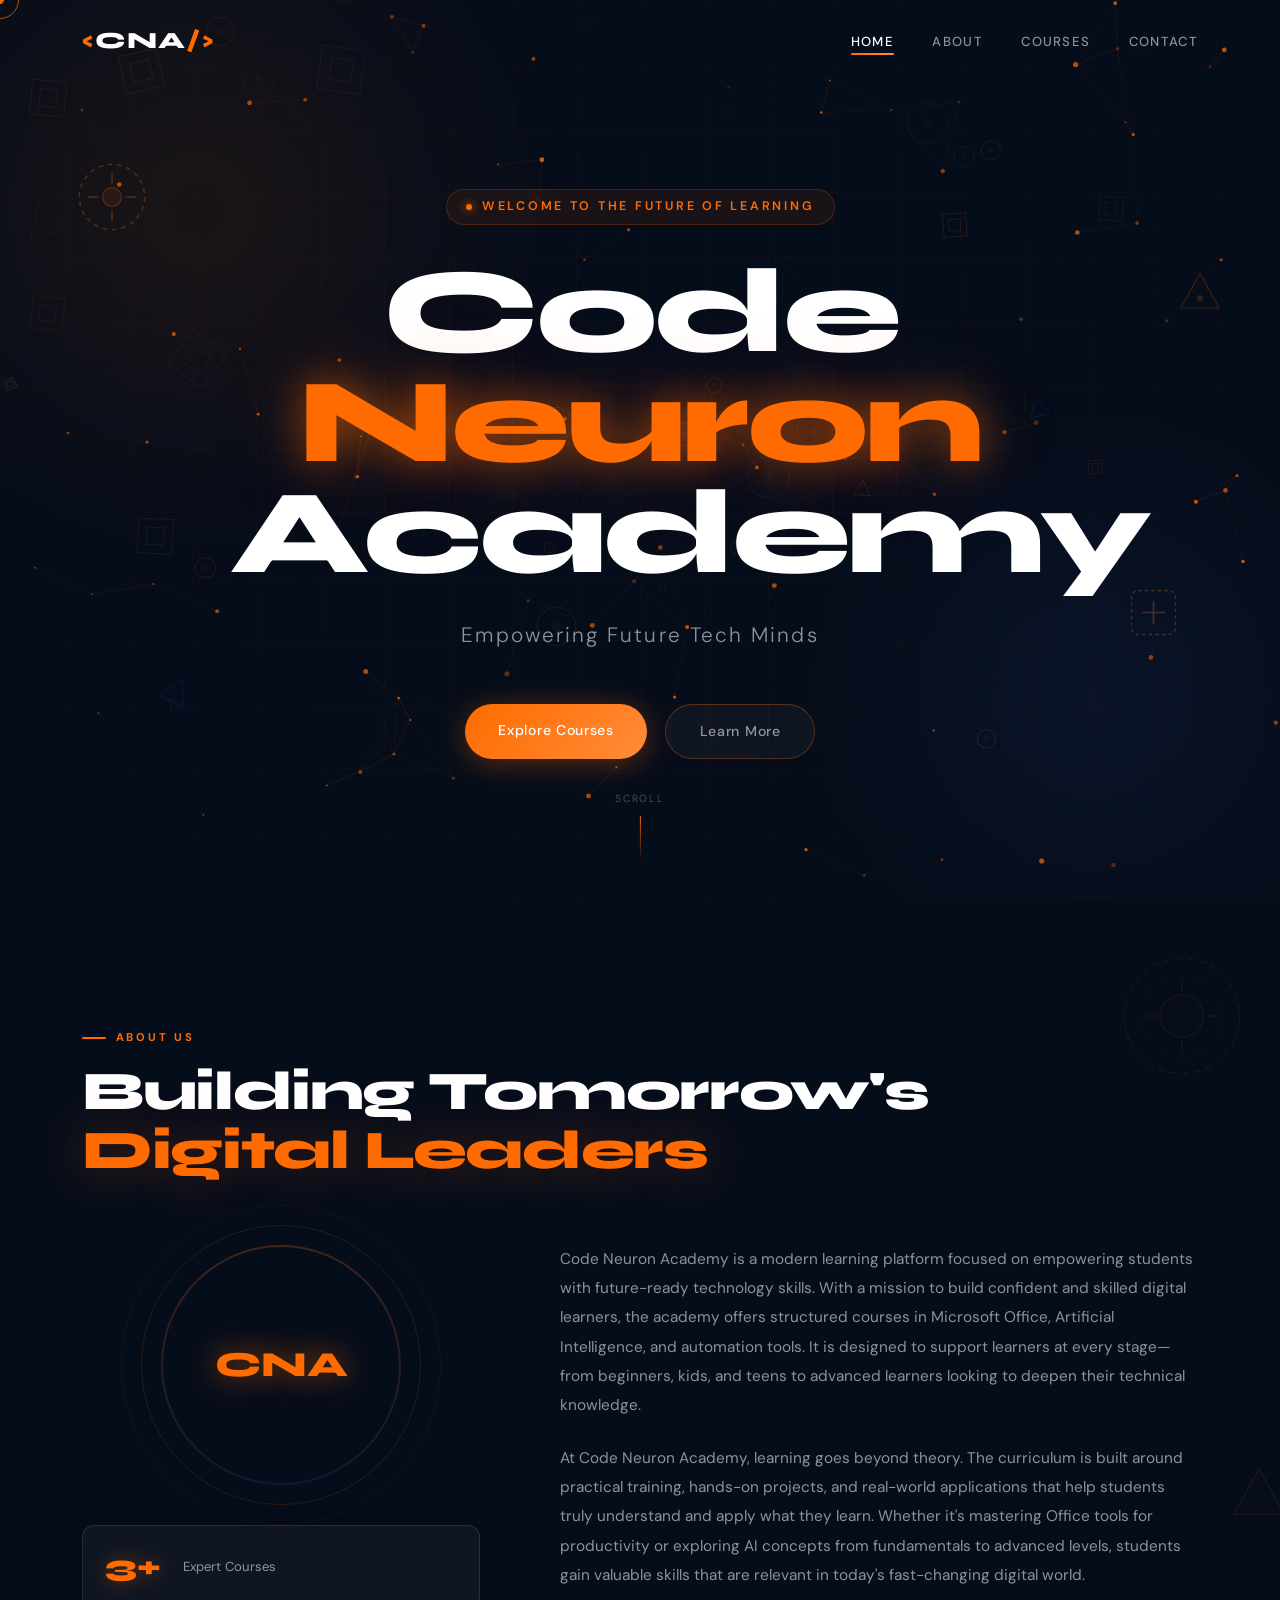
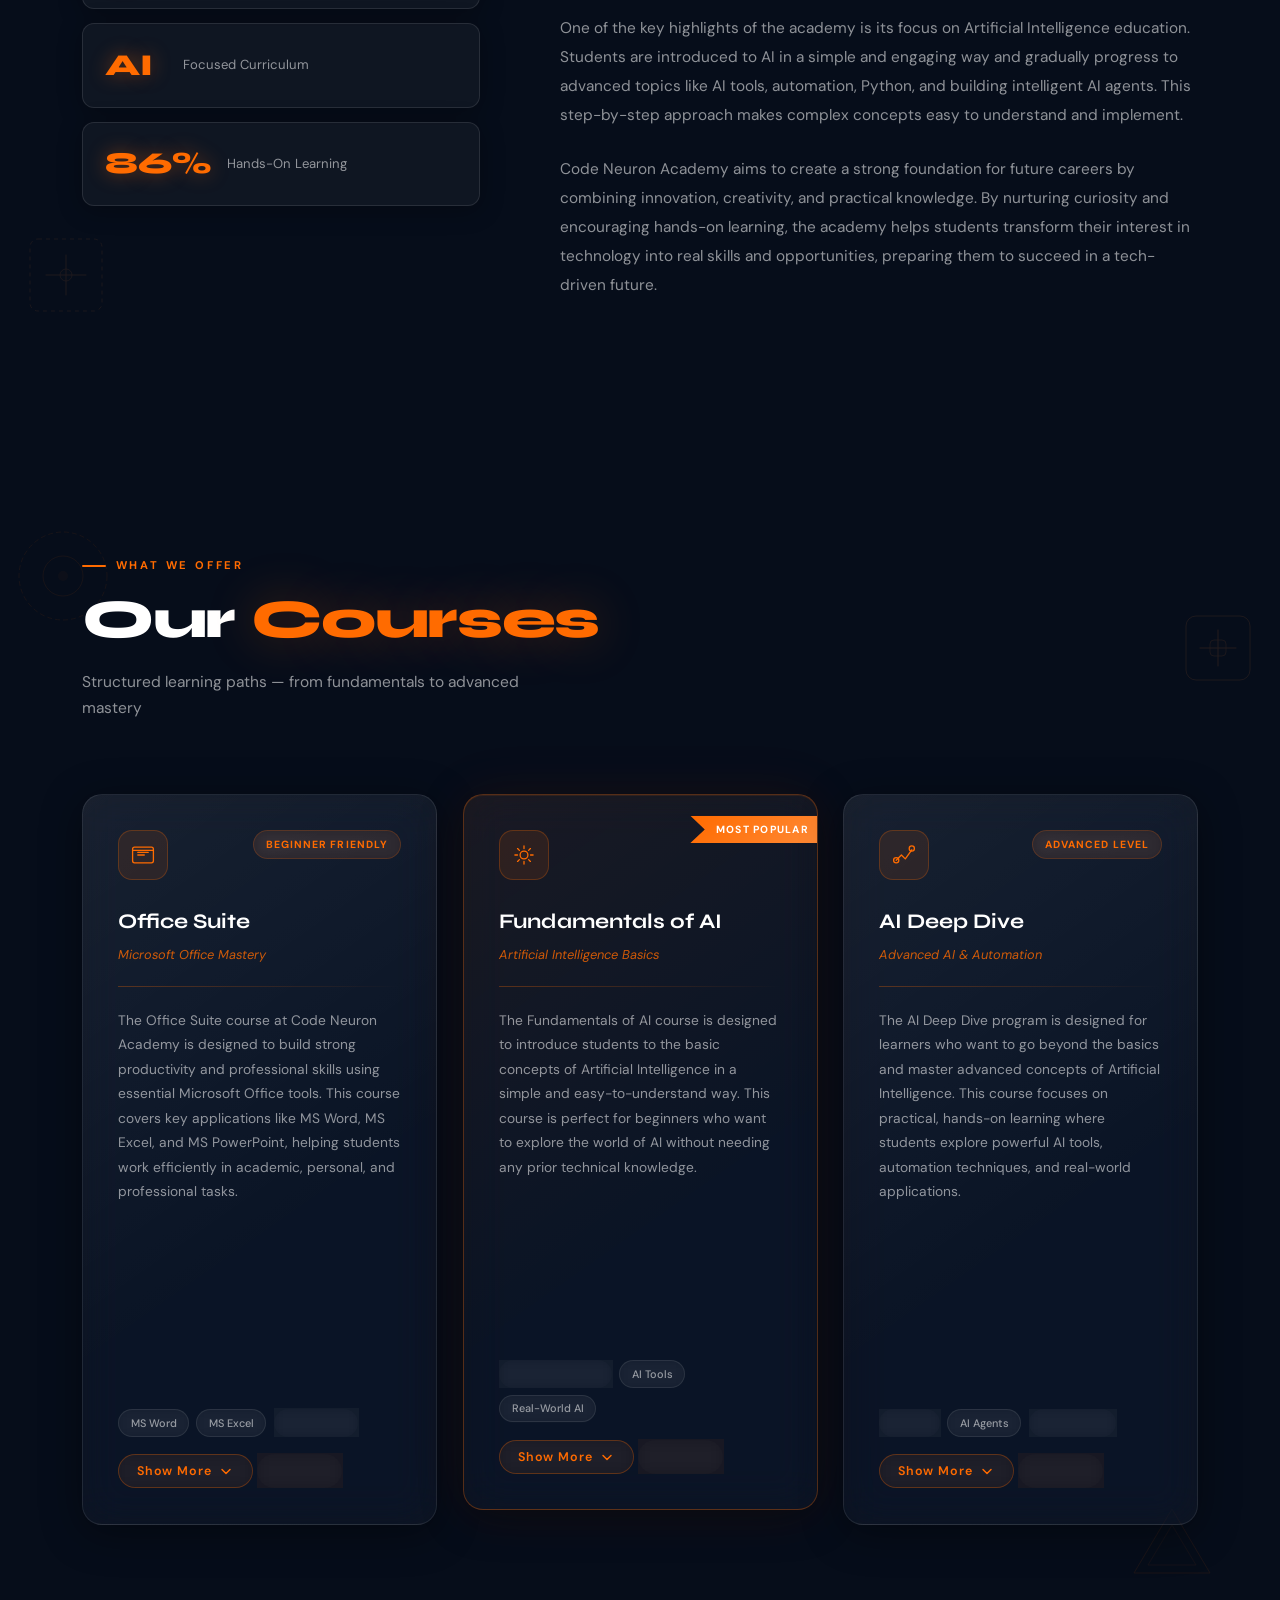
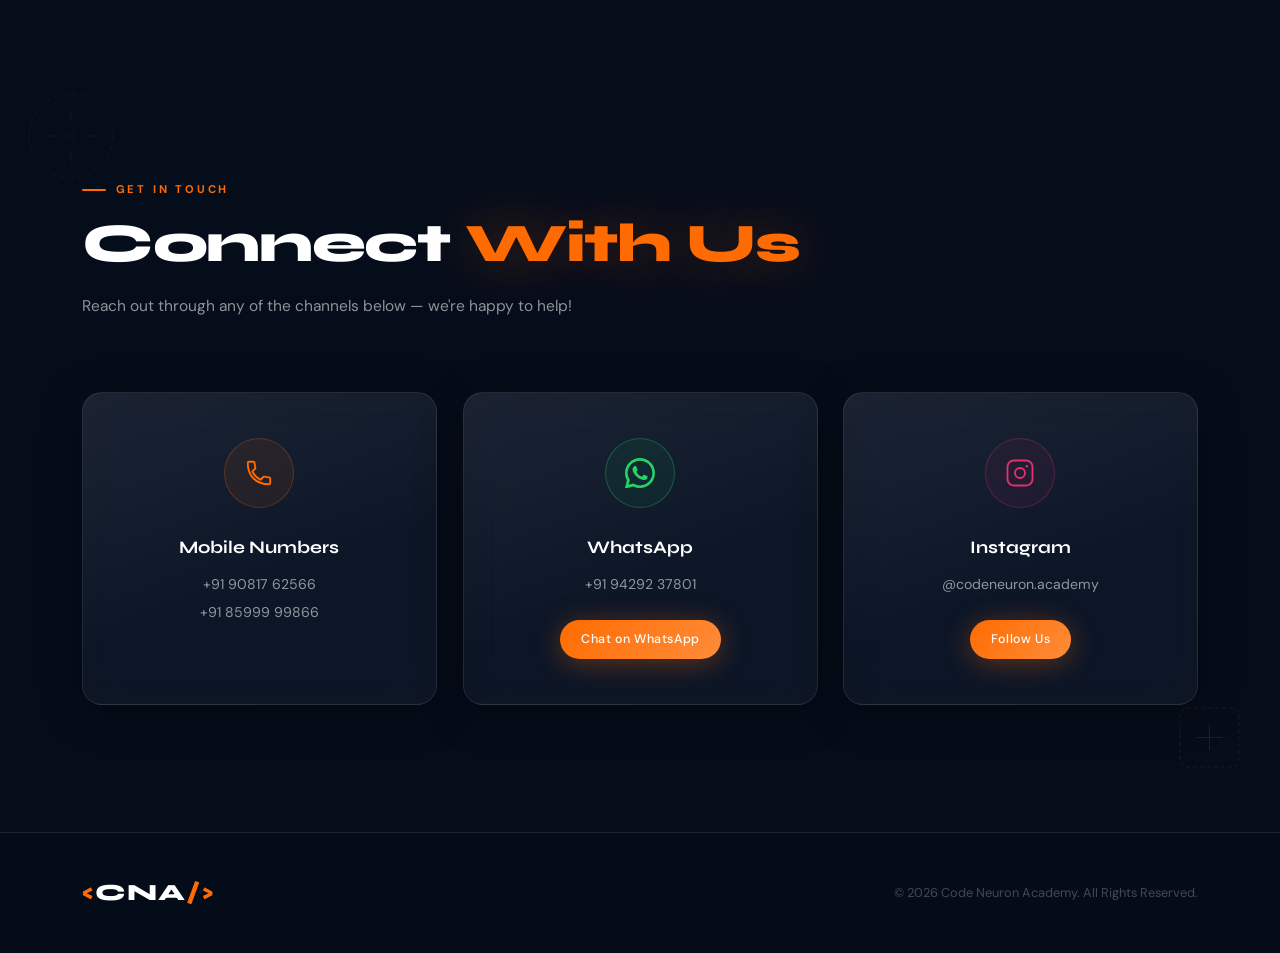
==== public/index.html @ fde99b8e "yogi fire base" ====
<!DOCTYPE html>
<html lang="en">

<head>
    <meta charset="UTF-8" />
    <meta name="viewport" content="width=device-width, initial-scale=1.0" />
    <title>Code Neuron Academy</title>
    <link rel="preconnect" href="https://fonts.googleapis.com" />
    <link rel="preconnect" href="https://fonts.gstatic.com" crossorigin />
    <link
        href="https://fonts.googleapis.com/css2?family=Syne:wght@400;600;700;800&family=DM+Sans:ital,wght@0,300;0,400;0,500;1,300&display=swap"
        rel="stylesheet" />
    <link rel="stylesheet" href="style.css" />
</head>

<body>

    <!-- ===== GLOBAL AI CANVAS (fixed, parallax on scroll) ===== -->
    <canvas id="aiBgCanvas"></canvas>

    <!-- ===== CUSTOM CURSOR ===== -->
    <div class="cursor-dot" id="cursorDot"></div>
    <div class="cursor-ring" id="cursorRing"></div>

    <!-- ===== NAVIGATION ===== -->
    <nav class="navbar" id="navbar">
        <div class="nav-inner">
            <a class="nav-logo" href="#home">
                <span class="logo-bracket">&lt;</span>CNA<span class="logo-bracket">/&gt;</span>
            </a>
            <ul class="nav-links" id="navLinks">
                <li><a href="#home" class="nav-link">Home</a></li>
                <li><a href="#about" class="nav-link">About</a></li>
                <li><a href="#courses" class="nav-link">Courses</a></li>
                <li><a href="#contact" class="nav-link">Contact</a></li>
            </ul>
            <button class="hamburger" id="hamburger" aria-label="Toggle menu">
                <span></span><span></span><span></span>
            </button>
        </div>
    </nav>

    <!-- ===== HERO SECTION ===== -->
    <section class="hero" id="home">
        <canvas id="particleCanvas"></canvas>
        <div class="hero-grid-overlay"></div>

        <!-- Floating AI icon elements inside Hero -->
        <svg class="ai-float" style="width:70px;top:18%;left:6%;opacity:.3;animation:floatY 7s ease-in-out infinite"
            viewBox="0 0 60 60" fill="none">
            <circle cx="30" cy="30" r="28" stroke="#ff6b00" stroke-width="1.2" stroke-dasharray="4 4" />
            <circle cx="30" cy="30" r="8" fill="rgba(255,107,0,.25)" stroke="#ff6b00" stroke-width="1" />
            <path d="M30 10v8M30 42v8M10 30h8M42 30h8" stroke="#ff6b00" stroke-width="1.2" stroke-linecap="round" />
        </svg>
        <svg class="ai-float"
            style="width:55px;top:65%;left:88%;opacity:.25;animation:floatY 9s ease-in-out 1s infinite"
            viewBox="0 0 50 50" fill="none">
            <rect x="5" y="5" width="40" height="40" rx="6" stroke="#ff8c3a" stroke-width="1.2"
                stroke-dasharray="3 3" />
            <path d="M15 25h20M25 15v20" stroke="#ff8c3a" stroke-width="1.5" stroke-linecap="round" />
        </svg>
        <svg class="ai-float"
            style="width:44px;top:30%;left:92%;opacity:.2;animation:floatX 11s ease-in-out 2s infinite"
            viewBox="0 0 44 44" fill="none">
            <polygon points="22,3 41,38 3,38" stroke="#ff6b00" stroke-width="1.2" fill="rgba(255,107,0,.06)" />
            <circle cx="22" cy="28" r="3" fill="#ff6b00" />
        </svg>

        <div class="hero-content">
            <p class="hero-eyebrow reveal-up" data-delay="0">Welcome to the Future of Learning</p>
            <h1 class="hero-title reveal-up" data-delay="120">
                <span class="title-line">Code</span>
                <span class="title-line accent">Neuron</span>
                <span class="title-line">Academy</span>
            </h1>
            <p class="hero-tagline reveal-up" data-delay="240">Empowering Future Tech Minds</p>
            <div class="hero-actions reveal-up" data-delay="360">
                <a href="#courses" class="btn btn-primary">Explore Courses</a>
                <a href="#about" class="btn btn-ghost">Learn More</a>
            </div>
        </div>

        <div class="hero-scroll-hint">
            <span>Scroll</span>
            <div class="scroll-line"></div>
        </div>
    </section>

    <!-- ===== ABOUT SECTION ===== -->
    <section class="about section" id="about">

        <!-- Floating AI elements -->
        <svg class="ai-float" data-speed="0.3" style="width:120px;top:5%;right:3%;opacity:.12" viewBox="0 0 100 100"
            fill="none">
            <circle cx="50" cy="50" r="48" stroke="#ff6b00" stroke-width=".8" stroke-dasharray="6 4" />
            <circle cx="50" cy="50" r="34" stroke="#ff6b00" stroke-width=".5" stroke-dasharray="3 5" />
            <circle cx="50" cy="50" r="18" stroke="#ff6b00" stroke-width=".8" fill="rgba(255,107,0,.04)" />
            <path d="M50 20v10M50 70v10M20 50h10M70 50h10" stroke="#ff6b00" stroke-width=".8" />
        </svg>
        <svg class="ai-float" data-speed="0.2" style="width:80px;bottom:10%;left:2%;opacity:.1" viewBox="0 0 80 80"
            fill="none">
            <rect x="4" y="4" width="72" height="72" rx="8" stroke="#ff8c3a" stroke-width=".8" stroke-dasharray="4 4" />
            <path d="M20 40h40M40 20v40" stroke="#ff8c3a" stroke-width="1" stroke-linecap="round" />
            <circle cx="40" cy="40" r="6" stroke="#ff8c3a" stroke-width=".8" fill="rgba(255,140,58,.08)" />
        </svg>
        <svg class="ai-float" data-speed="0.15" style="width:60px;top:50%;left:96%;opacity:.15" viewBox="0 0 60 60"
            fill="none">
            <path d="M30 5L55 50H5L30 5Z" stroke="#ff6b00" stroke-width=".9" fill="rgba(255,107,0,.05)" />
        </svg>

        <div class="container">
            <div class="section-label reveal-up">About Us</div>
            <h2 class="section-title reveal-up">Building Tomorrow's<br /><span class="accent">Digital Leaders</span>
            </h2>

            <div class="about-grid">
                <div class="about-visual reveal-left">
                    <div class="about-orb">
                        <div class="about-orb-rings"></div>
                    </div>
                    <div class="about-stats">
                        <div class="stat-card">
                            <span class="stat-num">3+</span>
                            <span class="stat-label">Expert Courses</span>
                        </div>
                        <div class="stat-card">
                            <span class="stat-num">AI</span>
                            <span class="stat-label">Focused Curriculum</span>
                        </div>
                        <div class="stat-card">
                            <span class="stat-num">100%</span>
                            <span class="stat-label">Hands-On Learning</span>
                        </div>
                    </div>
                </div>

                <div class="about-text reveal-right">
                    <p>Code Neuron Academy is a modern learning platform focused on empowering students with
                        future-ready technology skills. With a mission to build confident and skilled digital learners,
                        the academy offers structured courses in Microsoft Office, Artificial Intelligence, and
                        automation tools. It is designed to support learners at every stage—from beginners, kids, and
                        teens to advanced learners looking to deepen their technical knowledge.</p>
                    <p>At Code Neuron Academy, learning goes beyond theory. The curriculum is built around practical
                        training, hands-on projects, and real-world applications that help students truly understand and
                        apply what they learn. Whether it's mastering Office tools for productivity or exploring AI
                        concepts from fundamentals to advanced levels, students gain valuable skills that are relevant
                        in today's fast-changing digital world.</p>
                    <p>One of the key highlights of the academy is its focus on Artificial Intelligence education.
                        Students are introduced to AI in a simple and engaging way and gradually progress to advanced
                        topics like AI tools, automation, Python, and building intelligent AI agents. This step-by-step
                        approach makes complex concepts easy to understand and implement.</p>
                    <p>Code Neuron Academy aims to create a strong foundation for future careers by combining
                        innovation, creativity, and practical knowledge. By nurturing curiosity and encouraging hands-on
                        learning, the academy helps students transform their interest in technology into real skills and
                        opportunities, preparing them to succeed in a tech-driven future.</p>
                </div>
            </div>
        </div>
    </section>

    <!-- ===== COURSES SECTION ===== -->
    <section class="courses section" id="courses">

        <!-- Floating AI elements -->
        <svg class="ai-float" data-speed="0.25" style="width:100px;top:8%;left:1%;opacity:.1" viewBox="0 0 100 100"
            fill="none">
            <circle cx="50" cy="50" r="44" stroke="#ff6b00" stroke-width=".7" stroke-dasharray="5 3" />
            <path d="M30 50a20 20 0 0040 0 20 20 0 00-40 0" stroke="#ff6b00" stroke-width=".7" />
            <circle cx="50" cy="50" r="5" fill="rgba(255,107,0,.3)" />
        </svg>
        <svg class="ai-float" data-speed="0.35" style="width:72px;top:15%;right:2%;opacity:.12" viewBox="0 0 72 72"
            fill="none">
            <rect x="4" y="4" width="64" height="64" rx="10" stroke="#ff8c3a" stroke-width=".8" />
            <path d="M18 36h36M36 18v36" stroke="#ff8c3a" stroke-width="1" stroke-linecap="round" />
            <rect x="28" y="28" width="16" height="16" rx="4" stroke="#ff8c3a" stroke-width=".7"
                fill="rgba(255,140,58,.07)" />
        </svg>
        <svg class="ai-float" data-speed="0.18" style="width:88px;bottom:5%;right:5%;opacity:.1" viewBox="0 0 88 88"
            fill="none">
            <polygon points="44,6 82,70 6,70" stroke="#ff6b00" stroke-width=".8" fill="rgba(255,107,0,.04)" />
            <polygon points="44,22 68,62 20,62" stroke="#ff6b00" stroke-width=".5" fill="none" />
        </svg>

        <div class="container">
            <div class="section-label reveal-up">What We Offer</div>
            <h2 class="section-title reveal-up">Our <span class="accent">Courses</span></h2>
            <p class="section-sub reveal-up">Structured learning paths — from fundamentals to advanced mastery</p>

            <div class="courses-grid">

                <!-- Card 1: MS Office -->
                <div class="course-card reveal-up" data-delay="0">
                    <div class="card-glow"></div>
                    <div class="card-header">
                        <div class="card-icon">
                            <svg viewBox="0 0 40 40" fill="none">
                                <rect x="4" y="8" width="32" height="24" rx="3" stroke="currentColor"
                                    stroke-width="2" />
                                <path d="M12 16h16M12 20h10" stroke="currentColor" stroke-width="2"
                                    stroke-linecap="round" />
                                <path d="M4 13h32" stroke="currentColor" stroke-width="2" />
                            </svg>
                        </div>
                        <span class="card-badge">Beginner Friendly</span>
                    </div>
                    <h3 class="card-title">Office Suite</h3>
                    <p class="card-subtitle">Microsoft Office Mastery</p>
                    <div class="card-divider"></div>
                    <!-- Preview (always visible) -->
                    <p class="card-desc card-preview">The Office Suite course at Code Neuron Academy is designed to
                        build strong productivity and professional skills using essential Microsoft Office tools. This
                        course covers key applications like MS Word, MS Excel, and MS PowerPoint, helping students work
                        efficiently in academic, personal, and professional tasks.</p>
                    <!-- Extra content (hidden by default) -->
                    <div class="card-extra">
                        <p class="card-desc">Students will learn how to create well-formatted documents in Word, manage
                            and analyze data using Excel, and design impactful presentations with PowerPoint. The course
                            focuses on practical learning through real-world tasks such as creating reports,
                            spreadsheets, charts, and presentations.</p>
                        <p class="card-desc">By the end of the course, students will have a solid foundation in
                            Microsoft Office and will be able to handle professional tasks with ease, making them more
                            productive and career-ready in today's digital environment.</p>
                    </div>
                    <div class="card-tags">
                        <span>MS Word</span><span>MS Excel</span><span>PowerPoint</span>
                    </div>
                    <button class="btn-show-more" aria-expanded="false">
                        <span class="btn-show-more-label">Show More</span>
                        <svg class="btn-show-more-icon" viewBox="0 0 20 20" fill="none">
                            <path d="M5 8l5 5 5-5" stroke="currentColor" stroke-width="1.8" stroke-linecap="round"
                                stroke-linejoin="round" />
                        </svg>
                    </button>
                    <button class="btn-show-more btn-inquire" onclick="window.location.href='inquire.html'">
                        <span class="btn-text">Inquire</span>
                    </button>
                </div>

                <!-- Card 2: Fundamentals of AI -->
                <div class="course-card featured reveal-up" data-delay="120">
                    <div class="card-glow"></div>
                    <div class="featured-ribbon">Most Popular</div>
                    <div class="card-header">
                        <div class="card-icon">
                            <svg viewBox="0 0 40 40" fill="none">
                                <circle cx="20" cy="20" r="6" stroke="currentColor" stroke-width="2" />
                                <path d="M20 6v4M20 30v4M6 20h4M30 20h4" stroke="currentColor" stroke-width="2"
                                    stroke-linecap="round" />
                                <path
                                    d="M10.1 10.1l2.83 2.83M27.07 27.07l2.83 2.83M10.1 29.9l2.83-2.83M27.07 12.93l2.83-2.83"
                                    stroke="currentColor" stroke-width="2" stroke-linecap="round" />
                            </svg>
                        </div>

                    </div>
                    <h3 class="card-title">Fundamentals of AI</h3>
                    <p class="card-subtitle">Artificial Intelligence Basics</p>
                    <div class="card-divider"></div>
                    <!-- Preview (always visible) -->
                    <p class="card-desc card-preview">The Fundamentals of AI course is designed to introduce students to
                        the basic concepts of Artificial Intelligence in a simple and easy-to-understand way. This
                        course is perfect for beginners who want to explore the world of AI without needing any prior
                        technical knowledge.</p>
                    <!-- Extra content (hidden by default) -->
                    <div class="card-extra">
                        <p class="card-desc">Students learn what AI is, how it works, and where it is used in real
                            life—such as chatbots, recommendation systems, smart assistants, and more. The program
                            covers key topics like machine learning basics, data understanding, and how AI makes
                            decisions.</p>
                        <p class="card-desc">By the end of the course, learners will have a strong foundation in AI
                            concepts and will be ready to move to more advanced topics like AI automation, Python, and
                            building AI agents.</p>
                    </div>
                    <div class="card-tags">
                        <span>Machine Learning</span><span>AI Tools</span><span>Real-World AI</span>
                    </div>
                    <button class="btn-show-more" aria-expanded="false">
                        <span class="btn-show-more-label">Show More</span>
                        <svg class="btn-show-more-icon" viewBox="0 0 20 20" fill="none">
                            <path d="M5 8l5 5 5-5" stroke="currentColor" stroke-width="1.8" stroke-linecap="round"
                                stroke-linejoin="round" />
                        </svg>
                    </button>
                    <button class="btn-show-more btn-inquire" onclick="window.location.href='inquire.html'">
                        <span class="btn-text">Inquire</span>
                    </button>
                </div>

                <!-- Card 3: AI Deep Dive -->
                <div class="course-card reveal-up" data-delay="240">
                    <div class="card-glow"></div>
                    <div class="card-header">
                        <div class="card-icon">
                            <svg viewBox="0 0 40 40" fill="none">
                                <path d="M8 28l8-8 6 6 10-14" stroke="currentColor" stroke-width="2"
                                    stroke-linecap="round" stroke-linejoin="round" />
                                <circle cx="32" cy="10" r="4" stroke="currentColor" stroke-width="2" />
                                <circle cx="8" cy="28" r="4" stroke="currentColor" stroke-width="2" />
                            </svg>
                        </div>
                        <span class="card-badge">Advanced Level</span>
                    </div>
                    <h3 class="card-title">AI Deep Dive</h3>
                    <p class="card-subtitle">Advanced AI &amp; Automation</p>
                    <div class="card-divider"></div>
                    <!-- Preview (always visible) -->
                    <p class="card-desc card-preview">The AI Deep Dive program is designed for learners who want to go
                        beyond the basics and master advanced concepts of Artificial Intelligence. This course focuses
                        on practical, hands-on learning where students explore powerful AI tools, automation techniques,
                        and real-world applications.</p>
                    <!-- Extra content (hidden by default) -->
                    <div class="card-extra">
                        <p class="card-desc">A key part of this program is learning Python for AI, which helps students
                            understand how to build and control intelligent systems. Students also dive into AI
                            agents—learning how to design, create, and deploy smart agents that automate workflows and
                            solve real problems.</p>
                        <p class="card-desc">By the end of the AI Deep Dive program, students will have strong skills in
                            AI tools, Python programming, automation, and agent development — equipped for future
                            careers in technology and digital transformation.</p>
                    </div>
                    <div class="card-tags">
                        <span>Python</span><span>AI Agents</span><span>Automation</span>
                    </div>
                    <button class="btn-show-more" aria-expanded="false">
                        <span class="btn-show-more-label">Show More</span>
                        <svg class="btn-show-more-icon" viewBox="0 0 20 20" fill="none">
                            <path d="M5 8l5 5 5-5" stroke="currentColor" stroke-width="1.8" stroke-linecap="round"
                                stroke-linejoin="round" />
                        </svg>
                    </button>
                    <button class="btn-show-more btn-inquire" onclick="window.location.href='inquire.html'">
                        <span class="btn-text">Inquire</span>
                    </button>
                </div>

            </div>
        </div>
    </section>

    <!-- ===== CONTACT SECTION ===== -->
    <section class="contact section" id="contact">

        <!-- Floating AI elements -->
        <svg class="ai-float" data-speed="0.22" style="width:90px;top:5%;left:2%;opacity:.1" viewBox="0 0 90 90"
            fill="none">
            <circle cx="45" cy="45" r="42" stroke="#ff6b00" stroke-width=".7" stroke-dasharray="5 4" />
            <circle cx="45" cy="45" r="28" stroke="#ff6b00" stroke-width=".5" stroke-dasharray="2 5" />
            <path d="M45 20v10M45 60v10M20 45h10M60 45h10" stroke="#ff6b00" stroke-width=".8" stroke-linecap="round" />
            <circle cx="45" cy="45" r="6" fill="rgba(255,107,0,.2)" />
        </svg>
        <svg class="ai-float" data-speed="0.28" style="width:65px;bottom:8%;right:3%;opacity:.12" viewBox="0 0 65 65"
            fill="none">
            <rect x="3" y="3" width="59" height="59" rx="7" stroke="#ff8c3a" stroke-width=".8" stroke-dasharray="4 3" />
            <path d="M20 32.5h25M32.5 20v25" stroke="#ff8c3a" stroke-width="1.1" stroke-linecap="round" />
        </svg>

        <div class="container">
            <div class="section-label reveal-up">Get In Touch</div>
            <h2 class="section-title reveal-up">Connect <span class="accent">With Us</span></h2>
            <p class="section-sub reveal-up">Reach out through any of the channels below — we're happy to help!</p>

            <div class="contact-grid">

                <!-- Phone -->
                <div class="contact-card reveal-up" data-delay="0">
                    <div class="contact-icon">
                        <svg viewBox="0 0 24 24" fill="none">
                            <path
                                d="M6.62 10.79a15.053 15.053 0 006.59 6.59l2.2-2.2a1 1 0 011.01-.24c1.12.37 2.33.57 3.58.57a1 1 0 011 1V20a1 1 0 01-1 1C9.61 21 3 14.39 3 4a1 1 0 011-1h3.5a1 1 0 011 1c0 1.25.2 2.45.57 3.57a1 1 0 01-.25 1.01l-2.2 2.21z"
                                stroke="currentColor" stroke-width="1.5" stroke-linecap="round"
                                stroke-linejoin="round" />
                        </svg>
                    </div>
                    <h4>Mobile Numbers</h4>
                    <p><a href="tel:9081762566">+91 90817 62566</a></p>
                    <p><a href="tel:8599999866">+91 85999 99866</a></p>
                </div>

                <!-- WhatsApp -->
                <div class="contact-card reveal-up" data-delay="120">
                    <div class="contact-icon whatsapp">
                        <svg viewBox="0 0 24 24" fill="currentColor">
                            <path
                                d="M17.472 14.382c-.297-.149-1.758-.867-2.03-.967-.273-.099-.471-.148-.67.15-.197.297-.767.966-.94 1.164-.173.199-.347.223-.644.075-.297-.15-1.255-.463-2.39-1.475-.883-.788-1.48-1.761-1.653-2.059-.173-.297-.018-.458.13-.606.134-.133.298-.347.446-.52.149-.174.198-.298.298-.497.099-.198.05-.371-.025-.52-.075-.149-.669-1.612-.916-2.207-.242-.579-.487-.5-.669-.51-.173-.008-.371-.01-.57-.01-.198 0-.52.074-.792.372-.272.297-1.04 1.016-1.04 2.479 0 1.462 1.065 2.875 1.213 3.074.149.198 2.096 3.2 5.077 4.487.709.306 1.262.489 1.694.625.712.227 1.36.195 1.871.118.571-.085 1.758-.719 2.006-1.413.248-.694.248-1.289.173-1.413-.074-.124-.272-.198-.57-.347z" />
                            <path
                                d="M12 0C5.373 0 0 5.373 0 12c0 2.123.556 4.116 1.524 5.845L.057 23.715a.5.5 0 00.62.616l5.995-1.604A11.932 11.932 0 0012 24c6.627 0 12-5.373 12-12S18.627 0 12 0zm0 21.9a9.9 9.9 0 01-5.022-1.364l-.361-.214-3.735.979.999-3.648-.235-.374A9.862 9.862 0 012.1 12C2.1 6.534 6.534 2.1 12 2.1c5.466 0 9.9 4.434 9.9 9.9 0 5.466-4.434 9.9-9.9 9.9z" />
                        </svg>
                    </div>
                    <h4>WhatsApp</h4>
                    <p>+91 94292 37801</p>
                    <a href="https://wa.me/919429237801" target="_blank" rel="noopener"
                        class="btn btn-primary btn-sm">Chat on WhatsApp</a>
                </div>

                <!-- Instagram -->
                <div class="contact-card reveal-up" data-delay="240">
                    <div class="contact-icon instagram">
                        <svg viewBox="0 0 24 24" fill="none">
                            <rect x="2" y="2" width="20" height="20" rx="5" stroke="currentColor" stroke-width="1.5" />
                            <circle cx="12" cy="12" r="4" stroke="currentColor" stroke-width="1.5" />
                            <circle cx="17.5" cy="6.5" r="1" fill="currentColor" />
                        </svg>
                    </div>
                    <h4>Instagram</h4>
                    <p>@codeneuron.academy</p>
                    <a href="https://instagram.com/codeneuron.academy" target="_blank" rel="noopener"
                        class="btn btn-primary btn-sm">Follow Us</a>
                </div>

            </div>
        </div>
    </section>

    <!-- ===== FOOTER ===== -->
    <footer class="footer">
        <div class="footer-inner">
            <a class="nav-logo" href="#home">
                <span class="logo-bracket">&lt;</span>CNA<span class="logo-bracket">/&gt;</span>
            </a>
            <p>© 2026 Code Neuron Academy. All Rights Reserved.</p>
        </div>
    </footer>

    <script src="script.js"></script>
</body>

</html>
---- public/style.css ----
/* ============================================================
   CODE NEURON ACADEMY — style.css  v2
   Theme : Futuristic Glassmorphism · Orange Accent
   ============================================================ */

/* ── Variables ─────────────────────────────────────────────── */
:root {
  --bg:            #060d1a;
  --bg-2:          #080f1e;
  --accent:        #ff6b00;
  --accent-l:      #ff8c3a;
  --accent-dim:    rgba(255,107,0,.18);
  --accent-glow:   rgba(255,107,0,.35);
  --white:         #ffffff;
  --muted:         rgba(255,255,255,.55);
  --dim:           rgba(255,255,255,.25);
  --border:        rgba(255,255,255,.07);
  --border-hot:    rgba(255,107,0,.3);

  /* Glass recipe */
  --glass-bg:      rgba(255,255,255,.04);
  --glass-border:  rgba(255,255,255,.1);
  --glass-blur:    18px;
  --glass-shadow:  0 8px 40px rgba(0,0,0,.45);

  --radius:        20px;
  --radius-sm:     12px;
  --ease:          cubic-bezier(.22,.97,.44,1);
  --ease-back:     cubic-bezier(.34,1.56,.64,1);
}

/* ── Reset ──────────────────────────────────────────────────── */
*,*::before,*::after{box-sizing:border-box;margin:0;padding:0}
html{scroll-behavior:smooth}
body{
  font-family:'DM Sans',sans-serif;
  background:var(--bg);
  color:var(--white);
  overflow-x:hidden;
  line-height:1.7;
  cursor:none;
}
a{color:inherit;text-decoration:none}
ul{list-style:none}

/* ── Scrollbar ──────────────────────────────────────────────── */
::-webkit-scrollbar{width:4px}
::-webkit-scrollbar-track{background:var(--bg)}
::-webkit-scrollbar-thumb{background:var(--accent);border-radius:4px}

/* ── Container ──────────────────────────────────────────────── */
.container{max-width:1180px;margin:0 auto;padding:0 2rem}

/* ============================================================
   GLOBAL AI BACKGROUND LAYER
   (canvas sits fixed behind everything, parallax via JS)
   ============================================================ */
#aiBgCanvas{
  position:fixed;
  inset:0;
  width:100%;height:100%;
  z-index:0;
  pointer-events:none;
}

/* ============================================================
   CUSTOM CURSOR
   ============================================================ */
.cursor-dot,.cursor-ring{
  position:fixed;
  border-radius:50%;
  pointer-events:none;
  z-index:9999;
  transform:translate(-50%,-50%);
  will-change:left,top;
}
.cursor-dot{
  width:7px;height:7px;
  background:var(--accent);
  transition:width .15s var(--ease),height .15s var(--ease),background .15s;
}
.cursor-ring{
  width:38px;height:38px;
  border:1.5px solid rgba(255,107,0,.7);
  background:transparent;
  transition:width .4s var(--ease-back),
             height .4s var(--ease-back),
             background .3s,
             border-color .3s;
}
.cursor-ring.hovered{
  width:60px;height:60px;
  background:rgba(255,107,0,.1);
  border-color:var(--accent);
}
.cursor-dot.clicking{
  width:12px;height:12px;
  background:var(--accent-l);
}

/* ============================================================
   NAVBAR
   ============================================================ */
.navbar{
  position:fixed;top:0;left:0;right:0;
  z-index:800;
  padding:1.3rem 0;
  transition:padding .5s var(--ease),
             background .5s var(--ease),
             border-color .5s var(--ease),
             box-shadow .5s var(--ease);
  border-bottom:1px solid transparent;
}
.navbar.scrolled{
  background:rgba(6,13,26,.75);
  backdrop-filter:blur(24px) saturate(160%);
  -webkit-backdrop-filter:blur(24px) saturate(160%);
  border-color:var(--glass-border);
  padding:.85rem 0;
  box-shadow:0 4px 40px rgba(0,0,0,.4);
}
.nav-inner{
  max-width:1180px;margin:0 auto;padding:0 2rem;
  display:flex;align-items:center;justify-content:space-between;
}
.nav-logo{
  font-family:'Syne',sans-serif;
  font-size:1.45rem;font-weight:800;
  letter-spacing:.04em;
  position:relative;z-index:1;
}
.logo-bracket{color:var(--accent)}

.nav-links{display:flex;gap:2.4rem}
.nav-link{
  font-size:.82rem;font-weight:500;
  letter-spacing:.1em;text-transform:uppercase;
  color:var(--muted);
  position:relative;
  transition:color .3s var(--ease);
}
.nav-link::after{
  content:'';
  position:absolute;bottom:-5px;left:0;
  width:0;height:2px;
  background:linear-gradient(90deg,var(--accent),var(--accent-l));
  border-radius:2px;
  transition:width .4s var(--ease);
}
.nav-link:hover,.nav-link.active{color:var(--white)}
.nav-link:hover::after,.nav-link.active::after{width:100%}

/* Hamburger */
.hamburger{
  display:none;flex-direction:column;gap:5px;
  background:none;border:none;cursor:none;padding:4px;
}
.hamburger span{
  display:block;width:24px;height:2px;
  background:var(--white);border-radius:2px;
  transition:.4s var(--ease);
}
.hamburger.active span:nth-child(1){transform:translateY(7px) rotate(45deg)}
.hamburger.active span:nth-child(2){opacity:0;transform:scaleX(0)}
.hamburger.active span:nth-child(3){transform:translateY(-7px) rotate(-45deg)}

/* ============================================================
   HERO
   ============================================================ */
.hero{
  position:relative;
  min-height:100vh;
  display:flex;align-items:center;justify-content:center;
  text-align:center;
  padding:8rem 2rem 5rem;
  overflow:hidden;
  z-index:1;
}

#particleCanvas{
  position:absolute;inset:0;
  width:100%;height:100%;
  z-index:1;pointer-events:none;
}

.hero-grid-overlay{
  position:absolute;inset:0;z-index:2;
  background-image:
    linear-gradient(rgba(255,107,0,.035) 1px,transparent 1px),
    linear-gradient(90deg,rgba(255,107,0,.035) 1px,transparent 1px);
  background-size:64px 64px;
  mask-image:radial-gradient(ellipse 75% 80% at 50% 50%,black 30%,transparent 100%);
}

/* Ambient orb blobs */
.hero::before,.hero::after{
  content:'';
  position:absolute;border-radius:50%;
  filter:blur(90px);
  pointer-events:none;z-index:1;
}
.hero::before{
  width:600px;height:600px;
  top:-10%;left:-8%;
  background:radial-gradient(circle,rgba(255,107,0,.12),transparent 70%);
  animation:blobFloat 12s ease-in-out infinite alternate;
}
.hero::after{
  width:500px;height:500px;
  bottom:-5%;right:-5%;
  background:radial-gradient(circle,rgba(80,120,255,.1),transparent 70%);
  animation:blobFloat 15s ease-in-out 2s infinite alternate-reverse;
}
@keyframes blobFloat{
  0%  {transform:translate(0,0) scale(1)}
  100%{transform:translate(40px,30px) scale(1.08)}
}

.hero-content{
  position:relative;z-index:3;
  max-width:820px;
}

/* Eyebrow */
.hero-eyebrow{
  display:inline-flex;align-items:center;gap:.6rem;
  font-size:.78rem;font-weight:600;
  letter-spacing:.22em;text-transform:uppercase;
  color:var(--accent);
  background:rgba(255,107,0,.08);
  border:1px solid rgba(255,107,0,.2);
  border-radius:50px;
  padding:.4rem 1.2rem;
  margin-bottom:2rem;
  backdrop-filter:blur(8px);
}
.hero-eyebrow::before{
  content:'';
  width:6px;height:6px;
  border-radius:50%;
  background:var(--accent);
  box-shadow:0 0 10px var(--accent);
  animation:dotPulse 1.8s ease-in-out infinite;
}
@keyframes dotPulse{
  0%,100%{box-shadow:0 0 6px var(--accent);opacity:1}
  50%    {box-shadow:0 0 16px var(--accent-l);opacity:.6}
}

/* Title */
.hero-title{
  font-family:'Syne',sans-serif;
  font-size:clamp(3.8rem,10vw,7.5rem);
  font-weight:800;
  line-height:.92;
  letter-spacing:-.03em;
  margin-bottom:1.8rem;
}
.title-line{display:block}
.title-line.accent{
  color:var(--accent);
  text-shadow:
    0 0 40px rgba(255,107,0,.5),
    0 0 80px rgba(255,107,0,.25),
    0 0 140px rgba(255,107,0,.12);
  animation:titleGlow 3s ease-in-out infinite alternate;
}
@keyframes titleGlow{
  0% {text-shadow:0 0 40px rgba(255,107,0,.45),0 0 80px rgba(255,107,0,.2)}
  100%{text-shadow:0 0 60px rgba(255,107,0,.7),0 0 120px rgba(255,107,0,.35),0 0 200px rgba(255,107,0,.15)}
}

.hero-tagline{
  font-size:clamp(1rem,2.5vw,1.3rem);
  font-weight:300;color:var(--muted);
  letter-spacing:.1em;
  margin-bottom:3.2rem;
}

.hero-actions{
  display:flex;gap:1.1rem;justify-content:center;flex-wrap:wrap;
}

/* Scroll hint */
.hero-scroll-hint{
  position:absolute;bottom:2.5rem;left:50%;
  transform:translateX(-50%);z-index:3;
  display:flex;flex-direction:column;align-items:center;gap:.5rem;
  color:var(--dim);
  font-size:.65rem;letter-spacing:.18em;text-transform:uppercase;
}
.scroll-line{
  width:1px;height:44px;
  background:linear-gradient(to bottom,var(--accent),transparent);
  animation:scrollDrop 2s ease-in-out infinite;
  transform-origin:top;
}
@keyframes scrollDrop{
  0%  {opacity:0;transform:scaleY(0)}
  30% {opacity:1}
  100%{opacity:0;transform:scaleY(1)}
}

/* ============================================================
   BUTTONS
   ============================================================ */
.btn{
  display:inline-flex;align-items:center;gap:.5rem;
  padding:.9rem 2.1rem;
  border-radius:50px;
  font-family:'DM Sans',sans-serif;
  font-size:.88rem;font-weight:500;
  letter-spacing:.05em;
  cursor:none;
  position:relative;overflow:hidden;
  white-space:nowrap;
  transition:transform .35s var(--ease-back),
             box-shadow .35s var(--ease);
}
/* Shimmer sweep */
.btn::after{
  content:'';
  position:absolute;top:0;left:-120%;
  width:80%;height:100%;
  background:linear-gradient(90deg,transparent,rgba(255,255,255,.15),transparent);
  transform:skewX(-20deg);
  transition:left .55s var(--ease);
}
.btn:hover::after{left:150%}
.btn:hover{transform:translateY(-3px)}
.btn:active{transform:translateY(0) scale(.97)}

.btn-primary{
  background:linear-gradient(135deg,var(--accent),var(--accent-l));
  color:#fff;
  box-shadow:0 4px 28px rgba(255,107,0,.35);
}
.btn-primary:hover{
  box-shadow:0 8px 40px rgba(255,107,0,.55);
}

.btn-ghost{
  background:var(--glass-bg);
  border:1.5px solid var(--border-hot);
  color:var(--muted);
  backdrop-filter:blur(10px);
}
.btn-ghost:hover{
  border-color:var(--accent);
  color:var(--white);
  background:rgba(255,107,0,.07);
  box-shadow:0 0 20px rgba(255,107,0,.15);
}

.btn-sm{
  padding:.55rem 1.3rem;
  font-size:.78rem;margin-top:1.2rem;
}

/* ============================================================
   SECTIONS (shared)
   ============================================================ */
.section{
  padding:8rem 0;
  position:relative;
  z-index:1;
}

.section-label{
  font-size:.7rem;font-weight:700;
  letter-spacing:.25em;text-transform:uppercase;
  color:var(--accent);
  margin-bottom:1rem;
  display:flex;align-items:center;gap:.6rem;
}
.section-label::before{
  content:'';
  display:inline-block;
  width:24px;height:2px;
  background:var(--accent);
  border-radius:2px;
}

.section-title{
  font-family:'Syne',sans-serif;
  font-size:clamp(2.1rem,5vw,3.4rem);
  font-weight:800;
  line-height:1.08;
  letter-spacing:-.025em;
  margin-bottom:1.2rem;
}
.section-title .accent{
  color:var(--accent);
  text-shadow:0 0 50px rgba(255,107,0,.3);
}
.section-sub{
  font-size:.97rem;color:var(--muted);
  max-width:500px;margin-bottom:4.5rem;
}

/* ============================================================
   GLASS MIXIN — reusable
   ============================================================ */
.glass{
  background:var(--glass-bg);
  border:1px solid var(--glass-border);
  backdrop-filter:blur(var(--glass-blur)) saturate(160%);
  -webkit-backdrop-filter:blur(var(--glass-blur)) saturate(160%);
  box-shadow:var(--glass-shadow);
  border-radius:var(--radius);
}

/* ============================================================
   ABOUT
   ============================================================ */
.about{background:transparent}

.about-grid{
  display:grid;
  grid-template-columns:1fr 1.6fr;
  gap:5rem;
  align-items:start;
  margin-top:4rem;
}

/* Left */
.about-visual{position:sticky;top:7rem}

/* Orb */
.about-orb{
  width:240px;height:240px;
  border-radius:50%;
  margin:0 auto 2.5rem;
  position:relative;
  background:conic-gradient(from 0deg,rgba(255,107,0,.25),rgba(80,120,255,.1),rgba(255,107,0,.25));
  animation:orbSpin 12s linear infinite;
  display:flex;align-items:center;justify-content:center;
}
.about-orb::before{
  content:'';
  position:absolute;inset:2px;
  border-radius:50%;
  background:var(--bg);
}
.about-orb::after{
  content:'CNA';
  position:relative;z-index:1;
  font-family:'Syne',sans-serif;
  font-size:2.2rem;font-weight:800;
  color:var(--accent);
  text-shadow:0 0 30px rgba(255,107,0,.6);
}
@keyframes orbSpin{
  to{filter:hue-rotate(30deg);transform:rotate(360deg)}
}
/* Rings */
.about-orb-rings{
  position:absolute;inset:0;border-radius:50%;
  animation:orbSpin 18s linear infinite reverse;
}
.about-orb-rings::before,.about-orb-rings::after{
  content:'';
  position:absolute;border-radius:50%;
  border:1px solid rgba(255,107,0,.15);
}
.about-orb-rings::before{inset:-20px}
.about-orb-rings::after{inset:-40px;border-color:rgba(255,107,0,.07)}

/* Stat cards */
.about-stats{display:flex;flex-direction:column;gap:.9rem}

.stat-card{
  background:var(--glass-bg);
  border:1px solid var(--glass-border);
  border-radius:var(--radius-sm);
  padding:.95rem 1.4rem;
  display:flex;align-items:center;gap:1rem;
  backdrop-filter:blur(var(--glass-blur));
  -webkit-backdrop-filter:blur(var(--glass-blur));
  box-shadow:0 4px 24px rgba(0,0,0,.3);
  transition:transform .4s var(--ease-back),
             border-color .3s,
             box-shadow .3s;
  cursor:default;
}
.stat-card:hover{
  transform:translateX(8px);
  border-color:var(--border-hot);
  box-shadow:0 4px 32px rgba(255,107,0,.15);
}
.stat-num{
  font-family:'Syne',sans-serif;
  font-size:1.9rem;font-weight:800;
  color:var(--accent);
  min-width:62px;
  text-shadow:0 0 20px rgba(255,107,0,.4);
}
.stat-label{font-size:.82rem;color:var(--muted)}

/* Right text */
.about-text p{
  font-size:.96rem;color:var(--muted);
  line-height:1.9;margin-bottom:1.5rem;
}
.about-text p:last-child{margin-bottom:0}

/* ============================================================
   COURSES
   ============================================================ */
.courses{background:transparent}

.courses-grid{
  display:grid;
  grid-template-columns:repeat(3,1fr);
  gap:1.6rem;
  align-items:start;
}

/* Card */
.course-card{
  position:relative;
  background:rgba(255,255,255,.03);
  border:1px solid rgba(255,255,255,.09);
  border-radius:var(--radius);
  padding:2.2rem;
  backdrop-filter:blur(20px) saturate(140%);
  -webkit-backdrop-filter:blur(20px) saturate(140%);
  box-shadow:0 8px 40px rgba(0,0,0,.4);
  overflow:hidden;
  transition:
    transform .45s var(--ease-back),
    border-color .35s,
    box-shadow .45s;
  /* subtle inner gradient */
  background-image:linear-gradient(145deg,rgba(255,255,255,.05) 0%,transparent 60%);
}
.course-card:hover{
  transform:translateY(-10px) scale(1.01);
  border-color:rgba(255,107,0,.45);
  box-shadow:
    0 24px 70px rgba(0,0,0,.5),
    0 0 0 1px rgba(255,107,0,.15),
    inset 0 1px 0 rgba(255,255,255,.1);
}

/* Moving glow blob inside card */
.card-glow{
  position:absolute;
  width:200px;height:200px;
  border-radius:50%;
  background:radial-gradient(circle,rgba(255,107,0,.2),transparent 70%);
  top:-60px;right:-60px;
  opacity:0;
  transition:opacity .5s,transform .5s var(--ease);
  pointer-events:none;
  filter:blur(30px);
}
.course-card:hover .card-glow{
  opacity:1;
  transform:translate(-10px,10px);
}

/* Top shimmer line */
.course-card::before{
  content:'';
  position:absolute;top:0;left:0;right:0;
  height:1px;
  background:linear-gradient(90deg,transparent,rgba(255,107,0,.6),transparent);
  opacity:0;
  transition:opacity .4s;
}
.course-card:hover::before{opacity:1}

/* Featured */
.course-card.featured{
  border-color:rgba(255,107,0,.3);
  background-image:linear-gradient(145deg,rgba(255,107,0,.06),transparent 60%);
  box-shadow:
    0 8px 40px rgba(0,0,0,.4),
    0 0 60px rgba(255,107,0,.08),
    inset 0 1px 0 rgba(255,107,0,.1);
}
.featured-ribbon{
  position:absolute;top:1.3rem;right:-1.1rem;
  background:linear-gradient(135deg,var(--accent),var(--accent-l));
  color:#fff;
  font-size:.65rem;font-weight:700;
  letter-spacing:.12em;text-transform:uppercase;
  padding:.3rem 1.6rem;
  clip-path:polygon(0 0,100% 0,100% 100%,0 100%,10% 50%);
  box-shadow:0 2px 16px rgba(255,107,0,.4);
}

/* Card parts */
.card-header{
  display:flex;align-items:flex-start;justify-content:space-between;
  margin-bottom:1.5rem;
}
.card-icon{
  width:50px;height:50px;
  border-radius:14px;
  background:rgba(255,107,0,.1);
  border:1px solid rgba(255,107,0,.25);
  display:flex;align-items:center;justify-content:center;
  color:var(--accent);
  flex-shrink:0;
  transition:background .3s,box-shadow .3s,transform .4s var(--ease-back);
}
.card-icon svg{width:26px;height:26px}
.course-card:hover .card-icon{
  background:rgba(255,107,0,.18);
  box-shadow:0 0 24px rgba(255,107,0,.3);
  transform:rotate(-6deg) scale(1.08);
}

.card-badge{
  font-size:.65rem;font-weight:700;
  letter-spacing:.1em;text-transform:uppercase;
  color:var(--accent);
  background:rgba(255,107,0,.08);
  border:1px solid rgba(255,107,0,.2);
  border-radius:50px;
  padding:.28rem .75rem;
  backdrop-filter:blur(8px);
  white-space:nowrap;
}

.card-title{
  font-family:'Syne',sans-serif;
  font-size:1.3rem;font-weight:700;
  margin-bottom:.25rem;
}
.card-subtitle{
  font-size:.8rem;color:var(--accent);
  font-style:italic;opacity:.8;
}
.card-divider{
  height:1px;
  background:linear-gradient(90deg,rgba(255,107,0,.3),transparent);
  margin:1.3rem 0;
}
.card-desc{
  font-size:.86rem;color:var(--muted);
  line-height:1.78;margin-bottom:.85rem;
}
.card-desc:last-of-type{margin-bottom:1.4rem}

.card-tags{display:flex;flex-wrap:wrap;gap:.45rem}
.card-tags span{
  font-size:.68rem;font-weight:500;
  color:var(--muted);
  background:rgba(255,255,255,.04);
  border:1px solid rgba(255,255,255,.09);
  border-radius:50px;
  padding:.22rem .72rem;
  backdrop-filter:blur(6px);
  transition:border-color .3s,color .3s,background .3s;
}
.course-card:hover .card-tags span{
  border-color:rgba(255,107,0,.2);
  color:var(--white);
  background:rgba(255,107,0,.06);
}

/* ============================================================
   CONTACT
   ============================================================ */
.contact{background:transparent}

.contact-grid{
  display:grid;
  grid-template-columns:repeat(3,1fr);
  gap:1.6rem;
}

.contact-card{
  background:rgba(255,255,255,.04);
  border:1px solid rgba(255,255,255,.09);
  border-radius:var(--radius);
  padding:2.8rem 2rem;
  text-align:center;
  backdrop-filter:blur(20px) saturate(140%);
  -webkit-backdrop-filter:blur(20px) saturate(140%);
  box-shadow:0 8px 40px rgba(0,0,0,.4);
  background-image:linear-gradient(160deg,rgba(255,255,255,.06),transparent 60%);
  transition:
    transform .45s var(--ease-back),
    border-color .35s,
    box-shadow .45s;
  position:relative;overflow:hidden;
}
.contact-card::before{
  content:'';
  position:absolute;top:0;left:0;right:0;
  height:1px;
  background:linear-gradient(90deg,transparent,rgba(255,107,0,.5),transparent);
  opacity:0;transition:opacity .4s;
}
.contact-card:hover{
  transform:translateY(-10px);
  border-color:rgba(255,107,0,.35);
  box-shadow:0 24px 60px rgba(0,0,0,.5),0 0 40px rgba(255,107,0,.1);
}
.contact-card:hover::before{opacity:1}

.contact-icon{
  width:70px;height:70px;
  border-radius:50%;
  background:rgba(255,107,0,.08);
  border:1px solid rgba(255,107,0,.25);
  display:flex;align-items:center;justify-content:center;
  margin:0 auto 1.6rem;
  color:var(--accent);
  transition:
    background .35s,
    box-shadow .35s,
    transform .45s var(--ease-back);
}
.contact-icon svg{width:30px;height:30px}
.contact-card:hover .contact-icon{
  background:rgba(255,107,0,.15);
  box-shadow:0 0 32px rgba(255,107,0,.35);
  transform:scale(1.1) rotate(-5deg);
}
.contact-icon.whatsapp{
  color:#25D366;border-color:rgba(37,211,102,.3);background:rgba(37,211,102,.07);
}
.contact-card:hover .contact-icon.whatsapp{
  background:rgba(37,211,102,.15);box-shadow:0 0 32px rgba(37,211,102,.3);
}
.contact-icon.instagram{
  color:#E1306C;border-color:rgba(225,48,108,.3);background:rgba(225,48,108,.07);
}
.contact-card:hover .contact-icon.instagram{
  background:rgba(225,48,108,.15);box-shadow:0 0 32px rgba(225,48,108,.3);
}

.contact-card h4{
  font-family:'Syne',sans-serif;
  font-size:1.1rem;font-weight:700;margin-bottom:.6rem;
}
.contact-card p{
  font-size:.88rem;color:var(--muted);margin-bottom:.25rem;
}
.contact-card p a{
  color:var(--muted);transition:color .3s;
}
.contact-card p a:hover{color:var(--accent)}

/* ============================================================
   FOOTER
   ============================================================ */
.footer{
  border-top:1px solid var(--glass-border);
  padding:2.5rem 0;
  position:relative;z-index:1;
  background:rgba(6,13,26,.6);
  backdrop-filter:blur(20px);
}
.footer-inner{
  max-width:1180px;margin:0 auto;padding:0 2rem;
  display:flex;align-items:center;justify-content:space-between;
  flex-wrap:wrap;gap:1rem;
}
.footer-inner p{font-size:.8rem;color:var(--dim)}

/* ============================================================
   SCROLL REVEAL
   ============================================================ */
.reveal-up,
.reveal-left,
.reveal-right{
  opacity:0;
  will-change:opacity,transform;
  transition:
    opacity .75s var(--ease),
    transform .75s var(--ease);
}
.reveal-up   {transform:translateY(50px)}
.reveal-left {transform:translateX(-60px)}
.reveal-right{transform:translateX(60px)}

.reveal-up.visible,
.reveal-left.visible,
.reveal-right.visible{
  opacity:1;
  transform:none;
}

/* ============================================================
   PARALLAX AI ELEMENTS (floated over sections)
   ============================================================ */
.ai-float{
  position:absolute;
  pointer-events:none;z-index:0;
  will-change:transform;
  opacity:.55;
  transition:transform .05s linear;
}

/* ============================================================
   SHOW MORE / SHOW LESS
   ============================================================ */

/* Collapsible extra content */
.card-extra {
  display: grid;
  grid-template-rows: 0fr;
  transition: grid-template-rows .55s cubic-bezier(.22,.97,.44,1);
  overflow: hidden;
}
.card-extra > * { min-height: 0; }
.card-extra.open {
  grid-template-rows: 1fr;
}

/* The button */
.btn-show-more {
  display: inline-flex;
  align-items: center;
  gap: .4rem;
  margin-top: 1.1rem;
  padding: .5rem 1.1rem;
  border-radius: 50px;
  border: 1.5px solid rgba(255,107,0,.3);
  background: rgba(255,107,0,.06);
  color: var(--accent);
  font-family: 'DM Sans', sans-serif;
  font-size: .78rem;
  font-weight: 600;
  letter-spacing: .07em;
  cursor: none;
  backdrop-filter: blur(8px);
  transition:
    background .3s,
    border-color .3s,
    color .3s,
    transform .35s cubic-bezier(.34,1.56,.64,1),
    box-shadow .3s;
  position: relative;
  overflow: hidden;
}
.btn-show-more::before {
  content: '';
  position: absolute; inset: 0;
  background: linear-gradient(90deg,transparent,rgba(255,107,0,.12),transparent);
  transform: translateX(-100%);
  transition: transform .45s;
}
.btn-show-more:hover::before { transform: translateX(100%); }
.btn-show-more:hover {
  background: rgba(255,107,0,.14);
  border-color: var(--accent);
  box-shadow: 0 0 18px rgba(255,107,0,.22);
  transform: translateY(-2px);
}
.btn-show-more:active { transform: scale(.96); }

/* Chevron icon rotates when open */
.btn-show-more-icon {
  width: 16px; height: 16px;
  transition: transform .45s cubic-bezier(.22,.97,.44,1);
  flex-shrink: 0;
}
.btn-show-more[aria-expanded="true"] .btn-show-more-icon {
  transform: rotate(180deg);
}

/* Fade-in wrapper for the extra paragraphs */
.card-extra .card-desc {
  opacity: 0;
  transform: translateY(10px);
  transition:
    opacity .4s .1s,
    transform .4s .1s cubic-bezier(.22,.97,.44,1);
}
.card-extra.open .card-desc {
  opacity: 1;
  transform: none;
}

/* ============================================================
   RESPONSIVE
   ============================================================ */
@media(max-width:1024px){
  .courses-grid{grid-template-columns:1fr 1fr}
  .about-grid  {grid-template-columns:1fr;gap:3.5rem}
  .about-visual{position:static}
}

@media(max-width:768px){
  .nav-links{
    position:fixed;top:0;right:-100%;
    width:min(300px,82vw);height:100vh;
    background:rgba(6,13,26,.96);
    backdrop-filter:blur(28px);
    flex-direction:column;justify-content:center;
    align-items:center;gap:2.8rem;
    transition:right .5s var(--ease);
    border-left:1px solid var(--glass-border);
    z-index:900;
  }
  .nav-links.open{right:0}
  .hamburger{display:flex}
  .section{padding:5.5rem 0}
  .courses-grid{grid-template-columns:1fr}
  .contact-grid{grid-template-columns:1fr}
  .about-stats{flex-direction:row;flex-wrap:wrap}
  .stat-card{flex:1 1 calc(50% - .5rem)}
  /* disable custom cursor on touch */
  .cursor-dot,.cursor-ring{display:none}
  body,.btn,.btn-show-more,.hamburger,.nav-link,.course-card,.contact-card{cursor:auto}
}

@media(max-width:480px){
  .hero{padding:7rem 1.5rem 3rem}
  .container{padding:0 1.2rem}
  .hero-actions{flex-direction:column;align-items:center}
  .stat-card{flex:1 1 100%}
  .footer-inner{flex-direction:column;text-align:center}
}

/* =========================
   INQUIRE BUTTON (ANIMATED)
========================= */

.btn-inquire {
  position: relative;
  overflow: hidden;
}

/* text */
.btn-inquire .btn-text {
  transition: opacity .25s ease;
}

/* loading state */
.btn-inquire.loading {
  pointer-events: none;
}

.btn-inquire.loading .btn-text {
  opacity: 0;
}

/* spinner */
.btn-inquire.loading::after {
  content: '';
  position: absolute;
  width: 14px;
  height: 14px;
  border: 2px solid rgba(255,107,0,.3);
  border-top-color: var(--accent);
  border-radius: 50%;
  animation: spin .6s linear infinite;
}

/* success state */
.btn-inquire.success {
  background: rgba(255,107,0,.12);
  border-color: var(--accent);
  box-shadow: 0 0 16px rgba(255,107,0,.25);
}

.btn-inquire.success .btn-text {
  opacity: 1;
}

/* animation */
@keyframes spin {
  to { transform: rotate(360deg); }
}
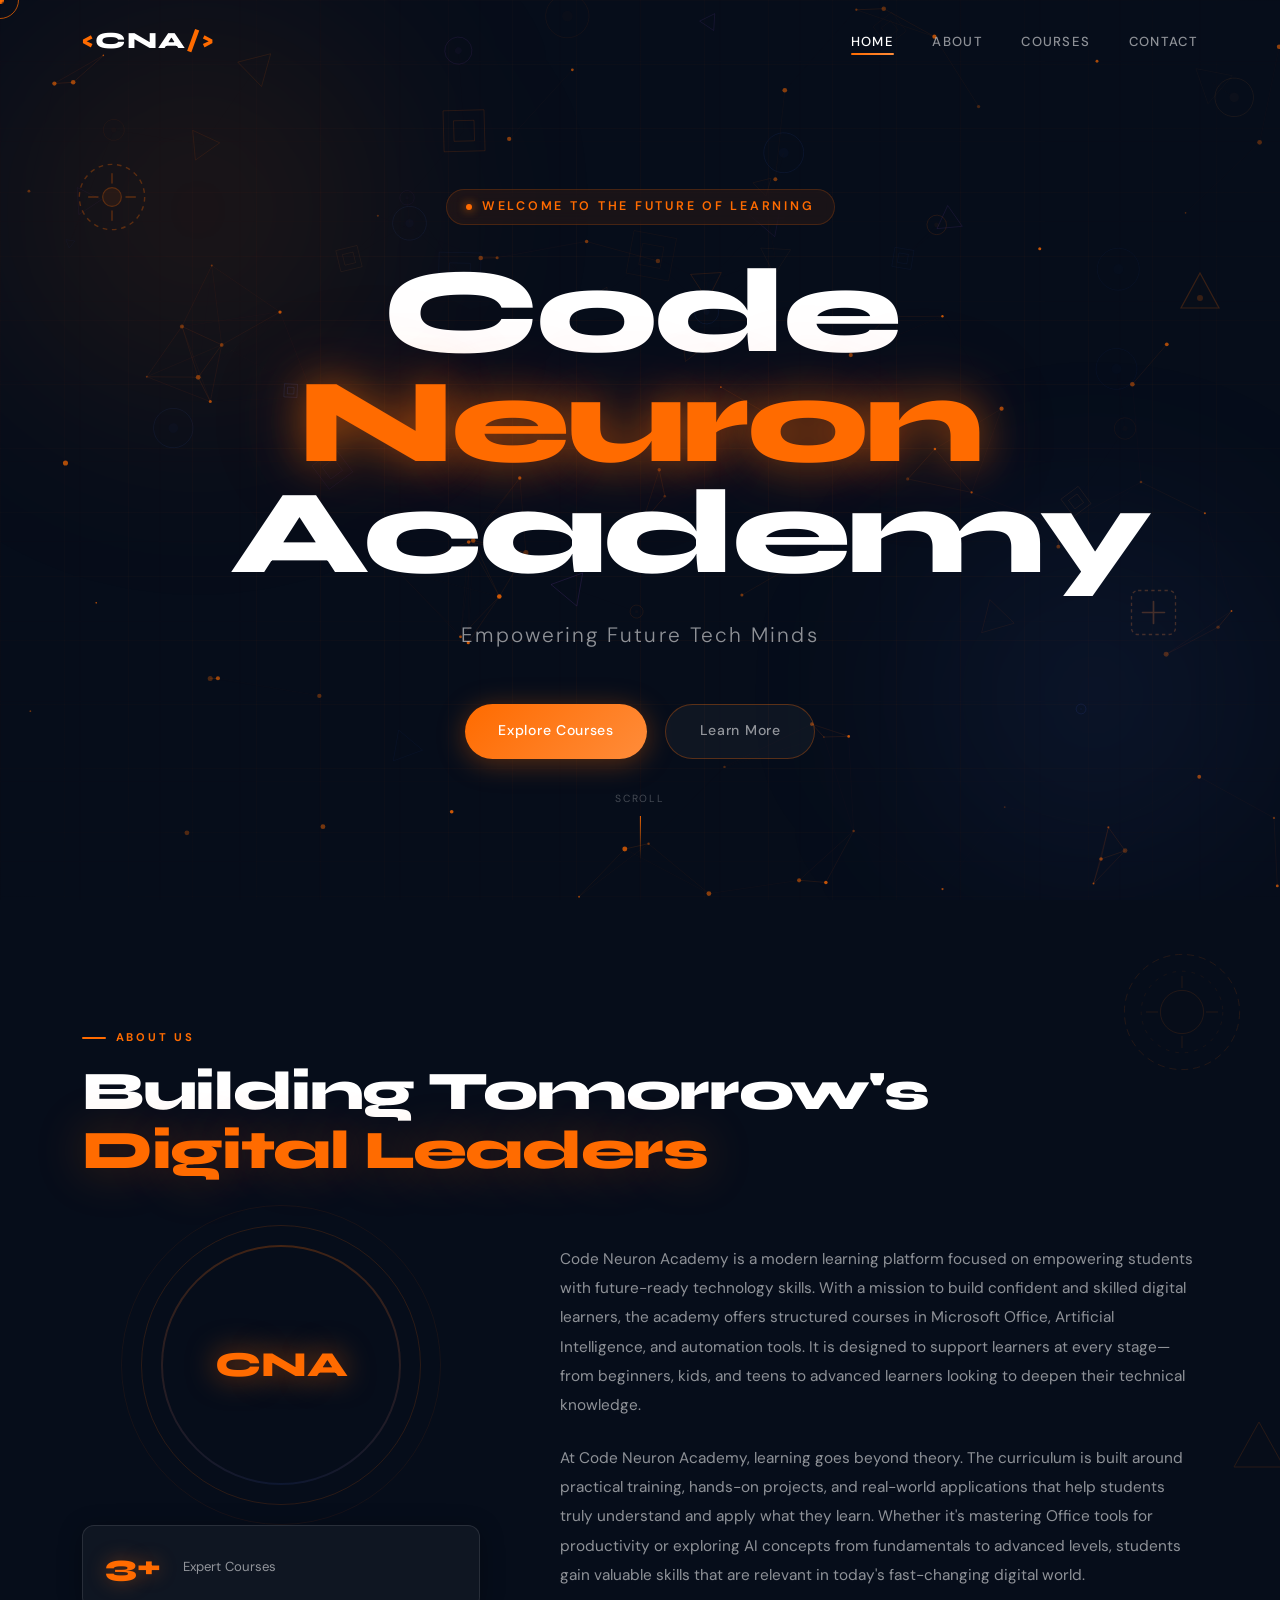
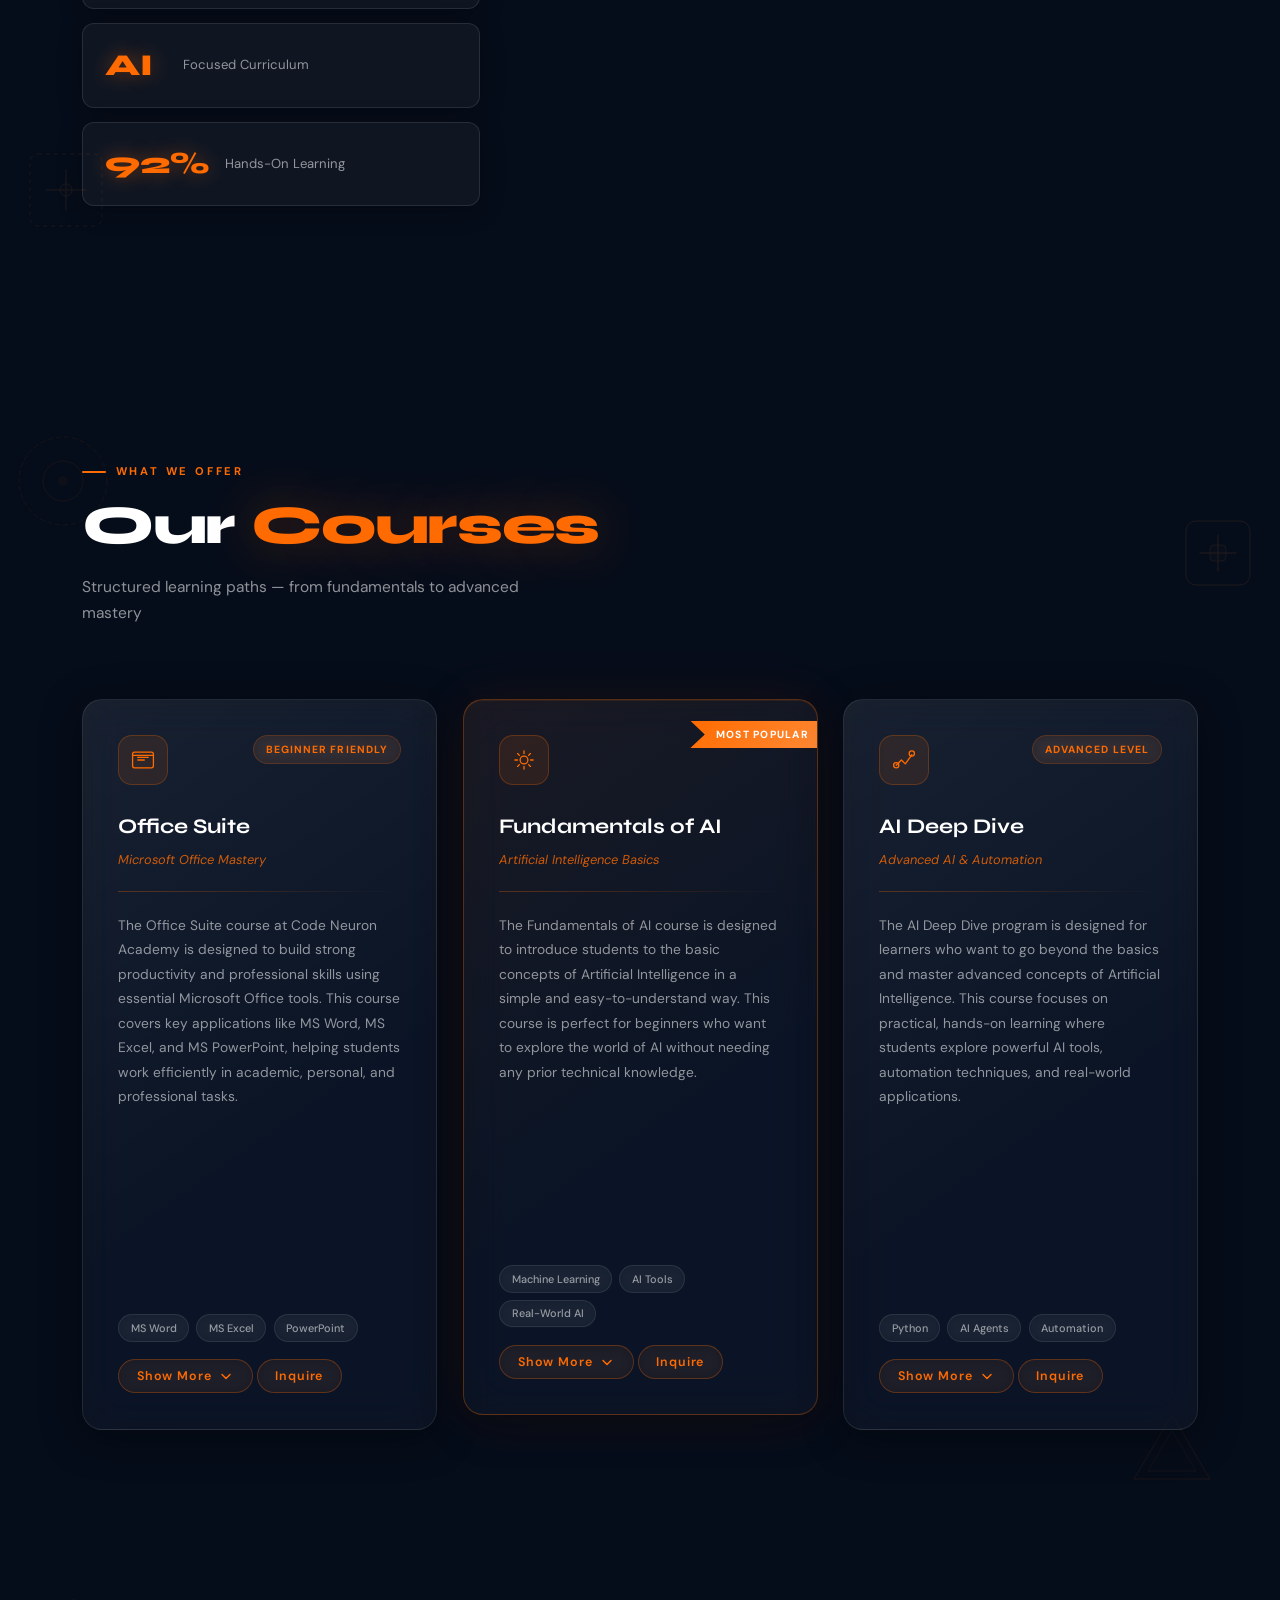
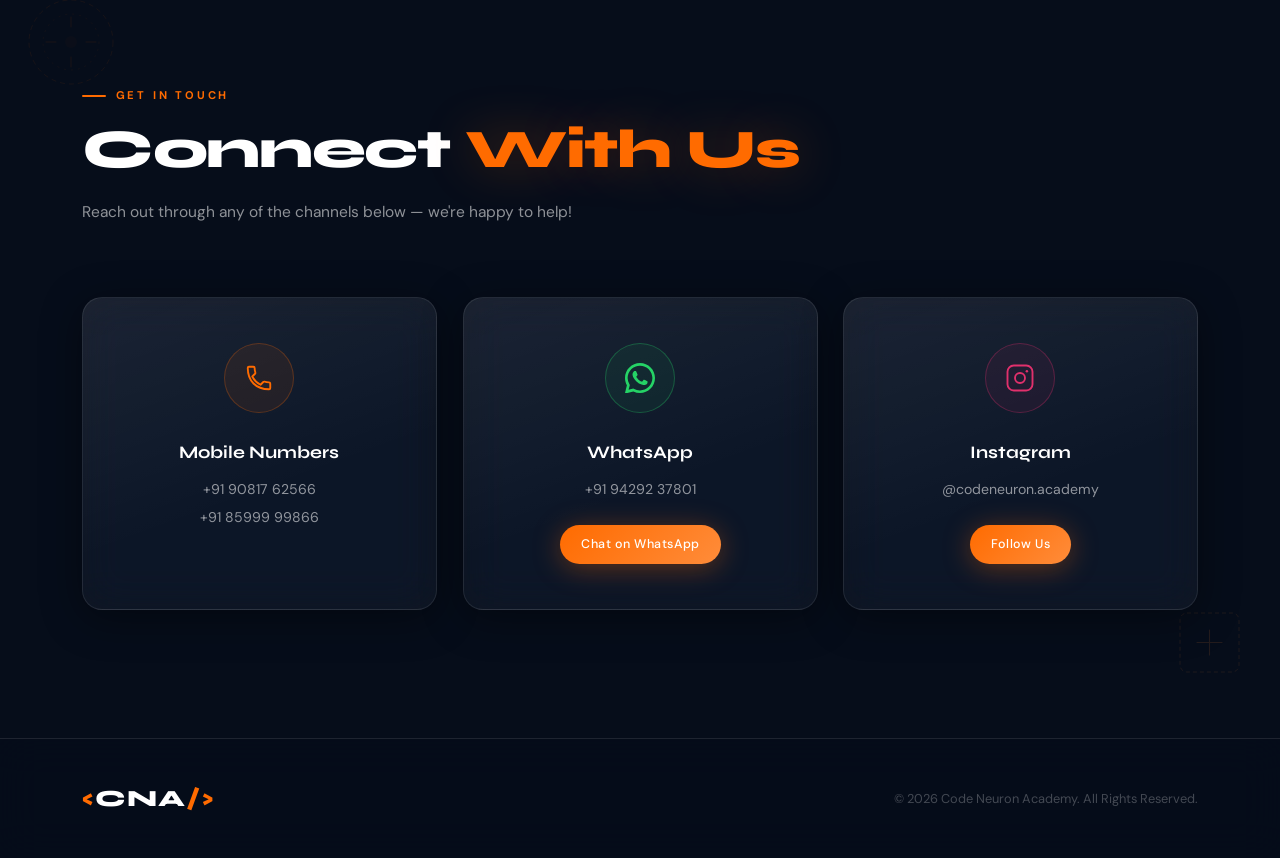
==== commit 1ddf2dbb: "yogi patel" ====
--- a/public/index.html
+++ b/public/index.html
@@ -144,15 +144,7 @@
                         training, hands-on projects, and real-world applications that help students truly understand and
                         apply what they learn. Whether it's mastering Office tools for productivity or exploring AI
                         concepts from fundamentals to advanced levels, students gain valuable skills that are relevant
-                        in today's fast-changing digital world.</p>
-                    <p>One of the key highlights of the academy is its focus on Artificial Intelligence education.
-                        Students are introduced to AI in a simple and engaging way and gradually progress to advanced
-                        topics like AI tools, automation, Python, and building intelligent AI agents. This step-by-step
-                        approach makes complex concepts easy to understand and implement.</p>
-                    <p>Code Neuron Academy aims to create a strong foundation for future careers by combining
-                        innovation, creativity, and practical knowledge. By nurturing curiosity and encouraging hands-on
-                        learning, the academy helps students transform their interest in technology into real skills and
-                        opportunities, preparing them to succeed in a tech-driven future.</p>
+                        in today's fast-changing digital world.</p>      
                 </div>
             </div>
         </div>
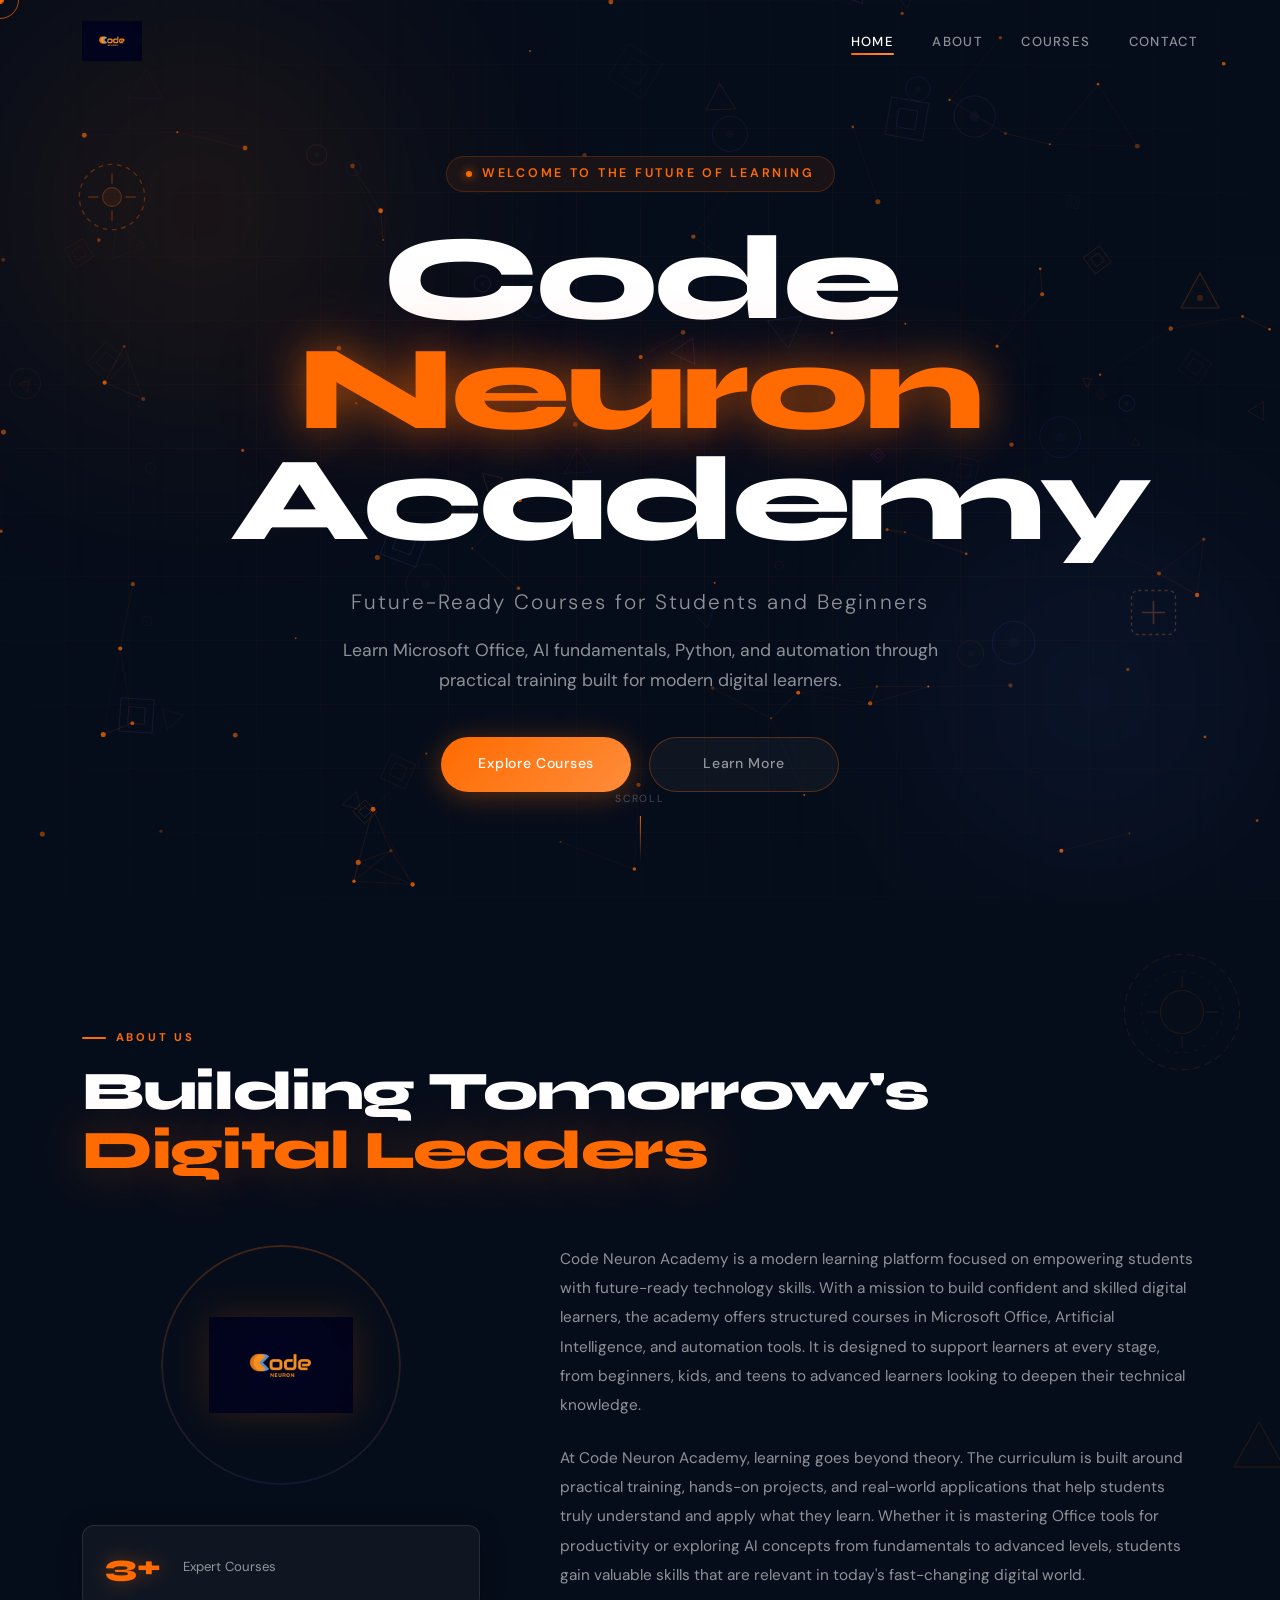
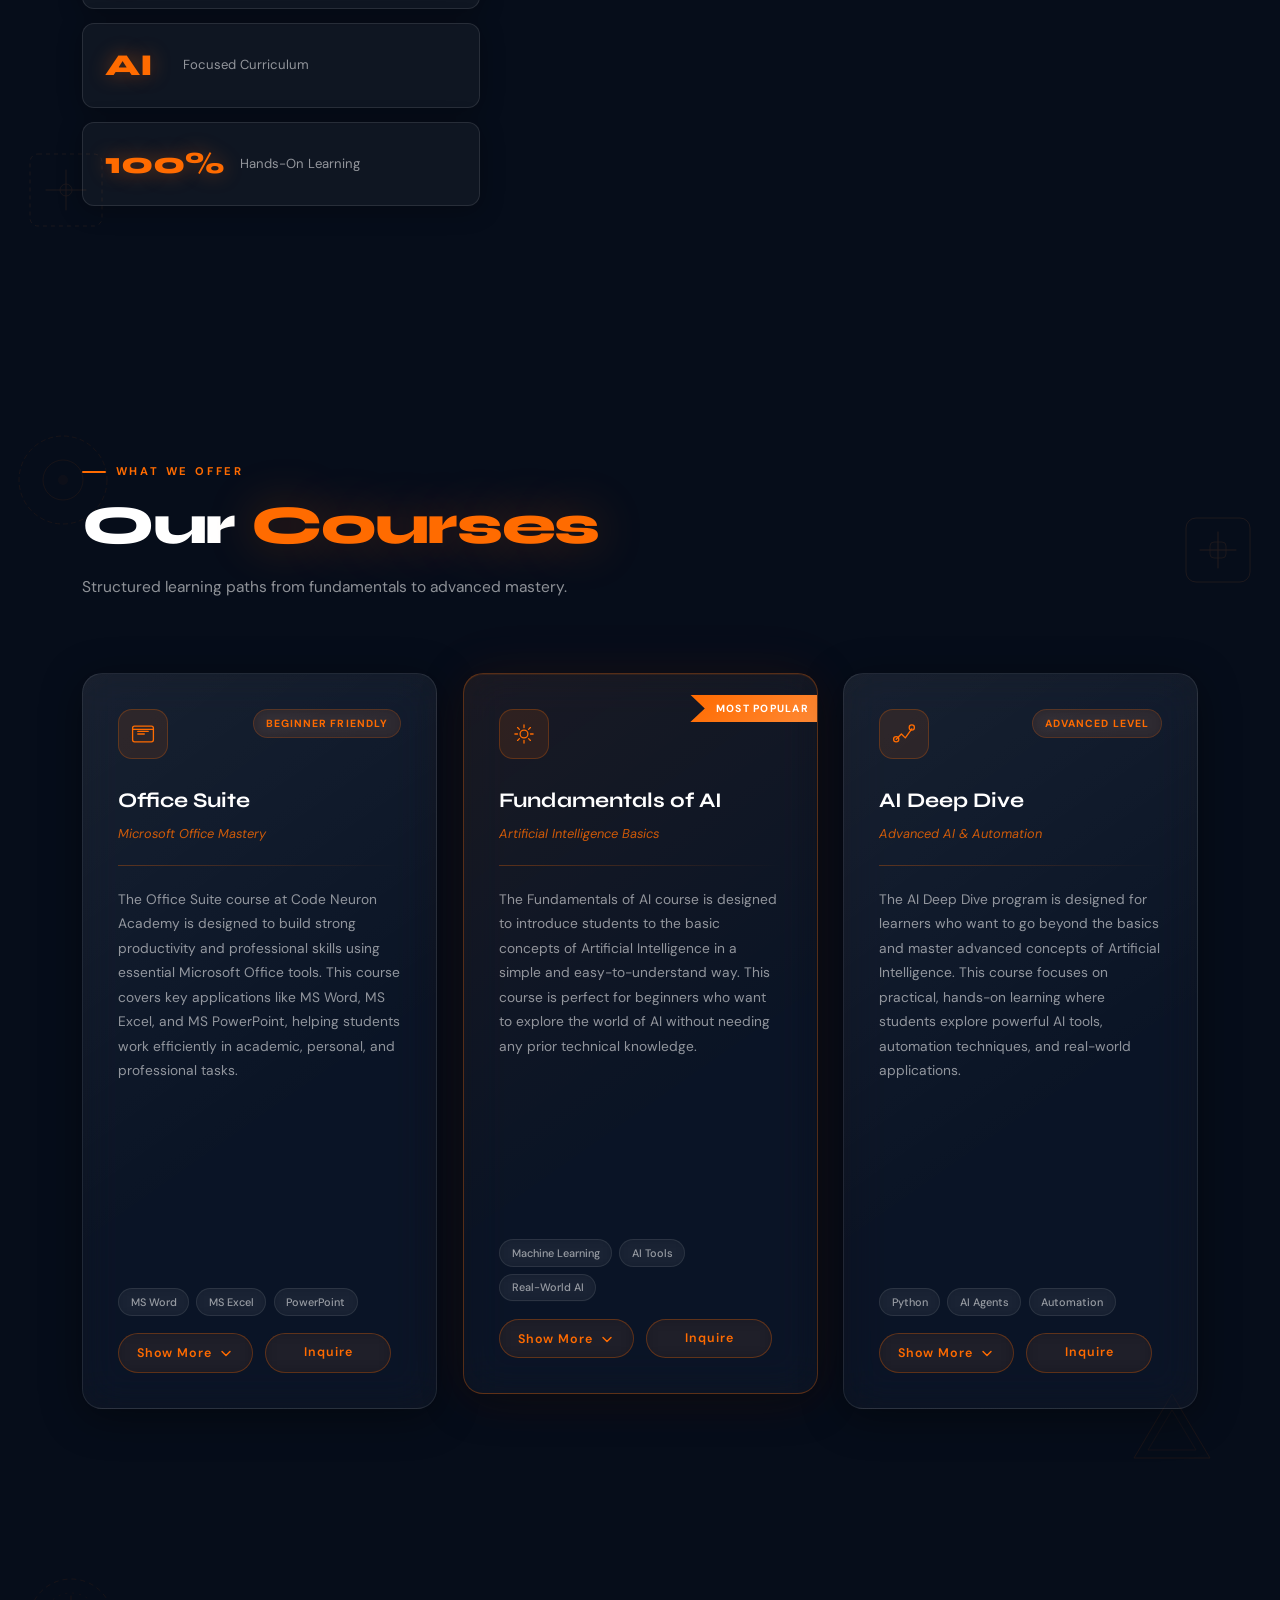
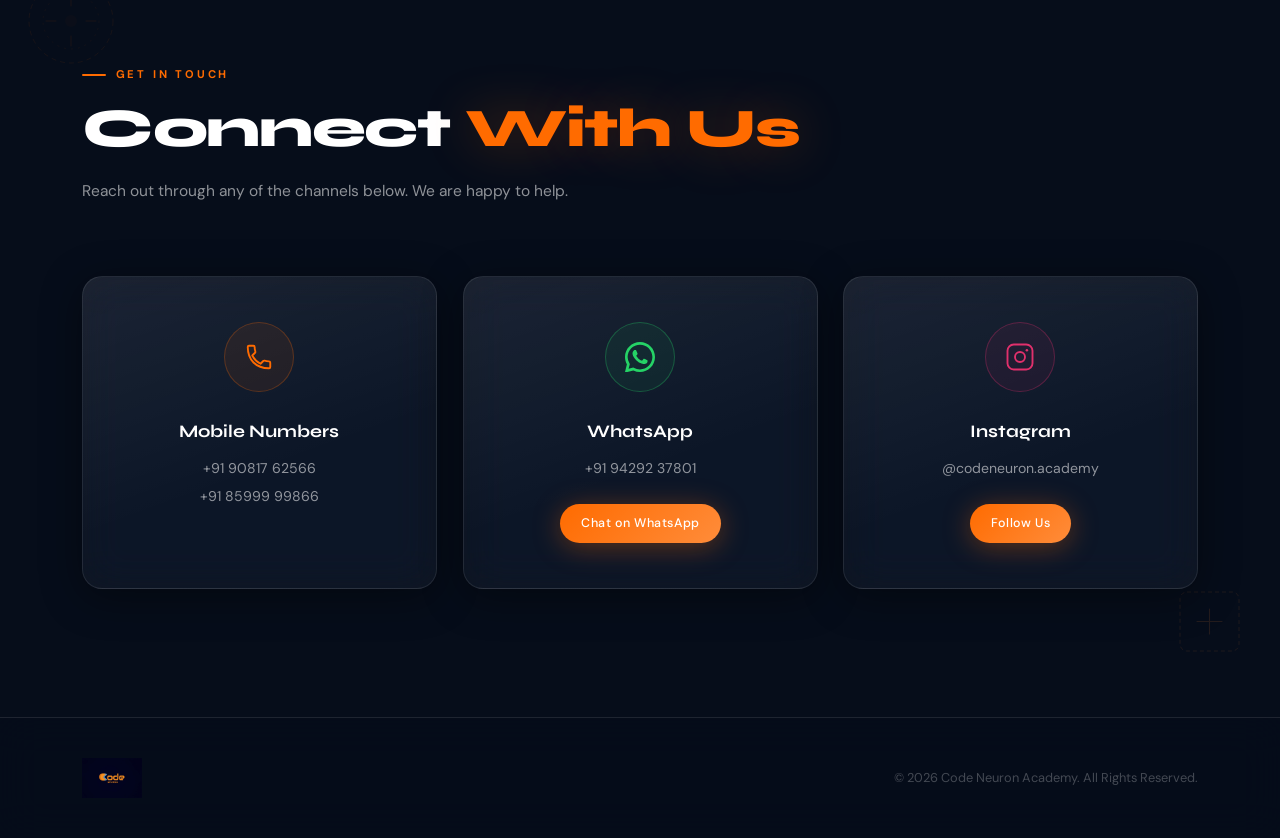
==== commit ff39f310: "Enhance homepage branding, accessibility, and responsiveness" ====
--- a/public/index.html
+++ b/public/index.html
@@ -3,108 +3,183 @@
 
 <head>
     <meta charset="UTF-8" />
-    <meta name="viewport" content="width=device-width, initial-scale=1.0" />
-    <title>Code Neuron Academy</title>
+    <meta http-equiv="X-UA-Compatible" content="IE=edge" />
+    <meta name="viewport" content="width=device-width, initial-scale=1.0, viewport-fit=cover" />
+    <title>Code Neuron Academy | AI, Office, and Automation Courses</title>
+    <meta name="description"
+        content="Code Neuron Academy offers hands-on Microsoft Office, AI, Python, and automation courses for students, beginners, and future-ready learners." />
+    <meta name="keywords"
+        content="Code Neuron Academy, AI course, Microsoft Office course, Python course, automation training, student technology courses" />
+    <meta name="author" content="Code Neuron Academy" />
+    <meta name="robots" content="index, follow" />
+    <meta name="theme-color" content="#060d1a" />
+    <meta property="og:type" content="website" />
+    <meta property="og:title" content="Code Neuron Academy | AI, Office, and Automation Courses" />
+    <meta property="og:description"
+        content="Learn Microsoft Office, AI fundamentals, Python, and automation through practical, future-focused training." />
+    <meta property="og:image" content="logo.jpeg" />
+    <meta property="og:locale" content="en_IN" />
+    <meta name="twitter:card" content="summary_large_image" />
+    <meta name="twitter:title" content="Code Neuron Academy | AI, Office, and Automation Courses" />
+    <meta name="twitter:description"
+        content="Hands-on technology courses in AI, Office, Python, and automation for modern digital learners." />
+    <meta name="twitter:image" content="logo.jpeg" />
+    <link rel="icon" type="image/jpeg" href="logo.jpeg" />
     <link rel="preconnect" href="https://fonts.googleapis.com" />
     <link rel="preconnect" href="https://fonts.gstatic.com" crossorigin />
     <link
         href="https://fonts.googleapis.com/css2?family=Syne:wght@400;600;700;800&family=DM+Sans:ital,wght@0,300;0,400;0,500;1,300&display=swap"
         rel="stylesheet" />
     <link rel="stylesheet" href="style.css" />
+    <script type="application/ld+json">
+        {
+            "@context": "https://schema.org",
+            "@type": "EducationalOrganization",
+            "name": "Code Neuron Academy",
+            "description": "Hands-on Microsoft Office, AI, Python, and automation training for students, beginners, and future-ready learners.",
+            "sameAs": [
+                "https://instagram.com/codeneuron.academy"
+            ],
+            "contactPoint": [
+                {
+                    "@type": "ContactPoint",
+                    "telephone": "+91-90817-62566",
+                    "contactType": "customer support",
+                    "areaServed": "IN",
+                    "availableLanguage": [
+                        "English",
+                        "Hindi",
+                        "Gujarati"
+                    ]
+                },
+                {
+                    "@type": "ContactPoint",
+                    "telephone": "+91-85999-99866",
+                    "contactType": "customer support",
+                    "areaServed": "IN",
+                    "availableLanguage": [
+                        "English",
+                        "Hindi",
+                        "Gujarati"
+                    ]
+                },
+                {
+                    "@type": "ContactPoint",
+                    "telephone": "+91-94292-37801",
+                    "contactType": "WhatsApp support",
+                    "areaServed": "IN",
+                    "availableLanguage": [
+                        "English",
+                        "Hindi",
+                        "Gujarati"
+                    ]
+                }
+            ]
+        }
+    </script>
 </head>
 
 <body>
+    <a class="skip-link" href="#main-content">Skip to content</a>
 
     <!-- ===== GLOBAL AI CANVAS (fixed, parallax on scroll) ===== -->
-    <canvas id="aiBgCanvas"></canvas>
+    <canvas id="aiBgCanvas" aria-hidden="true"></canvas>
 
     <!-- ===== CUSTOM CURSOR ===== -->
-    <div class="cursor-dot" id="cursorDot"></div>
-    <div class="cursor-ring" id="cursorRing"></div>
-
-    <!-- ===== NAVIGATION ===== -->
-    <nav class="navbar" id="navbar">
-        <div class="nav-inner">
-            <a class="nav-logo" href="#home">
-                <span class="logo-bracket">&lt;</span>CNA<span class="logo-bracket">/&gt;</span>
-            </a>
-            <ul class="nav-links" id="navLinks">
-                <li><a href="#home" class="nav-link">Home</a></li>
-                <li><a href="#about" class="nav-link">About</a></li>
-                <li><a href="#courses" class="nav-link">Courses</a></li>
-                <li><a href="#contact" class="nav-link">Contact</a></li>
-            </ul>
-            <button class="hamburger" id="hamburger" aria-label="Toggle menu">
-                <span></span><span></span><span></span>
-            </button>
-        </div>
-    </nav>
-
-    <!-- ===== HERO SECTION ===== -->
-    <section class="hero" id="home">
-        <canvas id="particleCanvas"></canvas>
-        <div class="hero-grid-overlay"></div>
-
-        <!-- Floating AI icon elements inside Hero -->
-        <svg class="ai-float" style="width:70px;top:18%;left:6%;opacity:.3;animation:floatY 7s ease-in-out infinite"
-            viewBox="0 0 60 60" fill="none">
+    <div class="cursor-dot" id="cursorDot" aria-hidden="true"></div>
+    <div class="cursor-ring" id="cursorRing" aria-hidden="true"></div>
+
+    <header>
+        <!-- ===== NAVIGATION ===== -->
+        <nav class="navbar" id="navbar" aria-label="Primary">
+            <div class="nav-inner">
+                <a class="nav-logo" href="#home" aria-label="Code Neuron Academy">
+                    <img src="logo.jpeg" alt="Company Logo" class="brand-logo brand-logo-nav" />
+                </a>
+                <ul class="nav-links" id="navLinks">
+                    <li><a href="#home" class="nav-link">Home</a></li>
+                    <li><a href="#about" class="nav-link">About</a></li>
+                    <li><a href="#courses" class="nav-link">Courses</a></li>
+                    <li><a href="#contact" class="nav-link">Contact</a></li>
+                </ul>
+                <button class="hamburger" id="hamburger" type="button" aria-label="Toggle menu"
+                    aria-controls="navLinks" aria-expanded="false">
+                    <span></span><span></span><span></span>
+                </button>
+            </div>
+        </nav>
+
+        <!-- ===== HERO SECTION ===== -->
+        <section class="hero" id="home" aria-labelledby="hero-title">
+            <canvas id="particleCanvas" aria-hidden="true"></canvas>
+            <div class="hero-grid-overlay" aria-hidden="true"></div>
+
+            <!-- Floating AI icon elements inside Hero -->
+            <svg class="ai-float"
+                style="width:70px;top:18%;left:6%;opacity:.3;animation:floatY 7s ease-in-out infinite" viewBox="0 0 60 60"
+                fill="none" aria-hidden="true" focusable="false">
             <circle cx="30" cy="30" r="28" stroke="#ff6b00" stroke-width="1.2" stroke-dasharray="4 4" />
             <circle cx="30" cy="30" r="8" fill="rgba(255,107,0,.25)" stroke="#ff6b00" stroke-width="1" />
             <path d="M30 10v8M30 42v8M10 30h8M42 30h8" stroke="#ff6b00" stroke-width="1.2" stroke-linecap="round" />
-        </svg>
-        <svg class="ai-float"
-            style="width:55px;top:65%;left:88%;opacity:.25;animation:floatY 9s ease-in-out 1s infinite"
-            viewBox="0 0 50 50" fill="none">
+            </svg>
+            <svg class="ai-float"
+                style="width:55px;top:65%;left:88%;opacity:.25;animation:floatY 9s ease-in-out 1s infinite"
+                viewBox="0 0 50 50" fill="none" aria-hidden="true" focusable="false">
             <rect x="5" y="5" width="40" height="40" rx="6" stroke="#ff8c3a" stroke-width="1.2"
                 stroke-dasharray="3 3" />
             <path d="M15 25h20M25 15v20" stroke="#ff8c3a" stroke-width="1.5" stroke-linecap="round" />
-        </svg>
-        <svg class="ai-float"
-            style="width:44px;top:30%;left:92%;opacity:.2;animation:floatX 11s ease-in-out 2s infinite"
-            viewBox="0 0 44 44" fill="none">
+            </svg>
+            <svg class="ai-float"
+                style="width:44px;top:30%;left:92%;opacity:.2;animation:floatX 11s ease-in-out 2s infinite"
+                viewBox="0 0 44 44" fill="none" aria-hidden="true" focusable="false">
             <polygon points="22,3 41,38 3,38" stroke="#ff6b00" stroke-width="1.2" fill="rgba(255,107,0,.06)" />
             <circle cx="22" cy="28" r="3" fill="#ff6b00" />
-        </svg>
-
-        <div class="hero-content">
-            <p class="hero-eyebrow reveal-up" data-delay="0">Welcome to the Future of Learning</p>
-            <h1 class="hero-title reveal-up" data-delay="120">
-                <span class="title-line">Code</span>
-                <span class="title-line accent">Neuron</span>
-                <span class="title-line">Academy</span>
-            </h1>
-            <p class="hero-tagline reveal-up" data-delay="240">Empowering Future Tech Minds</p>
-            <div class="hero-actions reveal-up" data-delay="360">
-                <a href="#courses" class="btn btn-primary">Explore Courses</a>
-                <a href="#about" class="btn btn-ghost">Learn More</a>
+            </svg>
+
+            <div class="hero-content">
+                <p class="hero-eyebrow reveal-up" data-delay="0">Welcome to the Future of Learning</p>
+                <h1 class="hero-title reveal-up" data-delay="120" id="hero-title">
+                    <span class="title-line">Code</span>
+                    <span class="title-line accent">Neuron</span>
+                    <span class="title-line">Academy</span>
+                </h1>
+                <p class="hero-tagline reveal-up" data-delay="240">Future-Ready Courses for Students and Beginners</p>
+                <p class="hero-description reveal-up" data-delay="300">Learn Microsoft Office, AI fundamentals, Python,
+                    and automation through practical training built for modern digital learners.</p>
+                <div class="hero-actions reveal-up" data-delay="420">
+                    <a href="#courses" class="btn btn-primary">Explore Courses</a>
+                    <a href="#about" class="btn btn-ghost">Learn More</a>
+                </div>
             </div>
-        </div>
-
-        <div class="hero-scroll-hint">
-            <span>Scroll</span>
-            <div class="scroll-line"></div>
-        </div>
-    </section>
+
+            <div class="hero-scroll-hint" aria-hidden="true">
+                <span>Scroll</span>
+                <div class="scroll-line"></div>
+            </div>
+        </section>
+    </header>
+
+    <main id="main-content">
 
     <!-- ===== ABOUT SECTION ===== -->
     <section class="about section" id="about">
 
         <!-- Floating AI elements -->
         <svg class="ai-float" data-speed="0.3" style="width:120px;top:5%;right:3%;opacity:.12" viewBox="0 0 100 100"
-            fill="none">
+            fill="none" aria-hidden="true" focusable="false">
             <circle cx="50" cy="50" r="48" stroke="#ff6b00" stroke-width=".8" stroke-dasharray="6 4" />
             <circle cx="50" cy="50" r="34" stroke="#ff6b00" stroke-width=".5" stroke-dasharray="3 5" />
             <circle cx="50" cy="50" r="18" stroke="#ff6b00" stroke-width=".8" fill="rgba(255,107,0,.04)" />
             <path d="M50 20v10M50 70v10M20 50h10M70 50h10" stroke="#ff6b00" stroke-width=".8" />
         </svg>
         <svg class="ai-float" data-speed="0.2" style="width:80px;bottom:10%;left:2%;opacity:.1" viewBox="0 0 80 80"
-            fill="none">
+            fill="none" aria-hidden="true" focusable="false">
             <rect x="4" y="4" width="72" height="72" rx="8" stroke="#ff8c3a" stroke-width=".8" stroke-dasharray="4 4" />
             <path d="M20 40h40M40 20v40" stroke="#ff8c3a" stroke-width="1" stroke-linecap="round" />
             <circle cx="40" cy="40" r="6" stroke="#ff8c3a" stroke-width=".8" fill="rgba(255,140,58,.08)" />
         </svg>
         <svg class="ai-float" data-speed="0.15" style="width:60px;top:50%;left:96%;opacity:.15" viewBox="0 0 60 60"
-            fill="none">
+            fill="none" aria-hidden="true" focusable="false">
             <path d="M30 5L55 50H5L30 5Z" stroke="#ff6b00" stroke-width=".9" fill="rgba(255,107,0,.05)" />
         </svg>
 
@@ -117,6 +192,7 @@
                 <div class="about-visual reveal-left">
                     <div class="about-orb">
                         <div class="about-orb-rings"></div>
+                        <img src="logo.jpeg" alt="Company Logo" class="brand-logo about-orb-logo" />
                     </div>
                     <div class="about-stats">
                         <div class="stat-card">
@@ -138,13 +214,13 @@
                     <p>Code Neuron Academy is a modern learning platform focused on empowering students with
                         future-ready technology skills. With a mission to build confident and skilled digital learners,
                         the academy offers structured courses in Microsoft Office, Artificial Intelligence, and
-                        automation tools. It is designed to support learners at every stage—from beginners, kids, and
+                        automation tools. It is designed to support learners at every stage, from beginners, kids, and
                         teens to advanced learners looking to deepen their technical knowledge.</p>
                     <p>At Code Neuron Academy, learning goes beyond theory. The curriculum is built around practical
                         training, hands-on projects, and real-world applications that help students truly understand and
-                        apply what they learn. Whether it's mastering Office tools for productivity or exploring AI
+                        apply what they learn. Whether it is mastering Office tools for productivity or exploring AI
                         concepts from fundamentals to advanced levels, students gain valuable skills that are relevant
-                        in today's fast-changing digital world.</p>      
+                        in today's fast-changing digital world.</p>
                 </div>
             </div>
         </div>
@@ -155,20 +231,20 @@
 
         <!-- Floating AI elements -->
         <svg class="ai-float" data-speed="0.25" style="width:100px;top:8%;left:1%;opacity:.1" viewBox="0 0 100 100"
-            fill="none">
+            fill="none" aria-hidden="true" focusable="false">
             <circle cx="50" cy="50" r="44" stroke="#ff6b00" stroke-width=".7" stroke-dasharray="5 3" />
             <path d="M30 50a20 20 0 0040 0 20 20 0 00-40 0" stroke="#ff6b00" stroke-width=".7" />
             <circle cx="50" cy="50" r="5" fill="rgba(255,107,0,.3)" />
         </svg>
         <svg class="ai-float" data-speed="0.35" style="width:72px;top:15%;right:2%;opacity:.12" viewBox="0 0 72 72"
-            fill="none">
+            fill="none" aria-hidden="true" focusable="false">
             <rect x="4" y="4" width="64" height="64" rx="10" stroke="#ff8c3a" stroke-width=".8" />
             <path d="M18 36h36M36 18v36" stroke="#ff8c3a" stroke-width="1" stroke-linecap="round" />
             <rect x="28" y="28" width="16" height="16" rx="4" stroke="#ff8c3a" stroke-width=".7"
                 fill="rgba(255,140,58,.07)" />
         </svg>
         <svg class="ai-float" data-speed="0.18" style="width:88px;bottom:5%;right:5%;opacity:.1" viewBox="0 0 88 88"
-            fill="none">
+            fill="none" aria-hidden="true" focusable="false">
             <polygon points="44,6 82,70 6,70" stroke="#ff6b00" stroke-width=".8" fill="rgba(255,107,0,.04)" />
             <polygon points="44,22 68,62 20,62" stroke="#ff6b00" stroke-width=".5" fill="none" />
         </svg>
@@ -176,7 +252,7 @@
         <div class="container">
             <div class="section-label reveal-up">What We Offer</div>
             <h2 class="section-title reveal-up">Our <span class="accent">Courses</span></h2>
-            <p class="section-sub reveal-up">Structured learning paths — from fundamentals to advanced mastery</p>
+            <p class="section-sub reveal-up">Structured learning paths from fundamentals to advanced mastery.</p>
 
             <div class="courses-grid">
 
@@ -216,16 +292,18 @@
                     <div class="card-tags">
                         <span>MS Word</span><span>MS Excel</span><span>PowerPoint</span>
                     </div>
-                    <button class="btn-show-more" aria-expanded="false">
-                        <span class="btn-show-more-label">Show More</span>
-                        <svg class="btn-show-more-icon" viewBox="0 0 20 20" fill="none">
-                            <path d="M5 8l5 5 5-5" stroke="currentColor" stroke-width="1.8" stroke-linecap="round"
-                                stroke-linejoin="round" />
-                        </svg>
-                    </button>
-                    <button class="btn-show-more btn-inquire" onclick="window.location.href='inquire.html'">
-                        <span class="btn-text">Inquire</span>
-                    </button>
+                    <div class="card-actions">
+                        <button class="btn-show-more btn-toggle-extra" type="button" aria-expanded="false">
+                            <span class="btn-show-more-label">Show More</span>
+                            <svg class="btn-show-more-icon" viewBox="0 0 20 20" fill="none">
+                                <path d="M5 8l5 5 5-5" stroke="currentColor" stroke-width="1.8" stroke-linecap="round"
+                                    stroke-linejoin="round" />
+                            </svg>
+                        </button>
+                        <a class="btn-show-more btn-inquire" href="inquire.html" aria-label="Inquire about Office Suite">
+                            <span class="btn-text">Inquire</span>
+                        </a>
+                    </div>
                 </div>
 
                 <!-- Card 2: Fundamentals of AI -->
@@ -256,7 +334,7 @@
                     <!-- Extra content (hidden by default) -->
                     <div class="card-extra">
                         <p class="card-desc">Students learn what AI is, how it works, and where it is used in real
-                            life—such as chatbots, recommendation systems, smart assistants, and more. The program
+                            life, such as chatbots, recommendation systems, smart assistants, and more. The program
                             covers key topics like machine learning basics, data understanding, and how AI makes
                             decisions.</p>
                         <p class="card-desc">By the end of the course, learners will have a strong foundation in AI
@@ -266,16 +344,19 @@
                     <div class="card-tags">
                         <span>Machine Learning</span><span>AI Tools</span><span>Real-World AI</span>
                     </div>
-                    <button class="btn-show-more" aria-expanded="false">
-                        <span class="btn-show-more-label">Show More</span>
-                        <svg class="btn-show-more-icon" viewBox="0 0 20 20" fill="none">
-                            <path d="M5 8l5 5 5-5" stroke="currentColor" stroke-width="1.8" stroke-linecap="round"
-                                stroke-linejoin="round" />
-                        </svg>
-                    </button>
-                    <button class="btn-show-more btn-inquire" onclick="window.location.href='inquire.html'">
-                        <span class="btn-text">Inquire</span>
-                    </button>
+                    <div class="card-actions">
+                        <button class="btn-show-more btn-toggle-extra" type="button" aria-expanded="false">
+                            <span class="btn-show-more-label">Show More</span>
+                            <svg class="btn-show-more-icon" viewBox="0 0 20 20" fill="none">
+                                <path d="M5 8l5 5 5-5" stroke="currentColor" stroke-width="1.8" stroke-linecap="round"
+                                    stroke-linejoin="round" />
+                            </svg>
+                        </button>
+                        <a class="btn-show-more btn-inquire" href="inquire.html"
+                            aria-label="Inquire about Fundamentals of AI">
+                            <span class="btn-text">Inquire</span>
+                        </a>
+                    </div>
                 </div>
 
                 <!-- Card 3: AI Deep Dive -->
@@ -304,25 +385,27 @@
                     <div class="card-extra">
                         <p class="card-desc">A key part of this program is learning Python for AI, which helps students
                             understand how to build and control intelligent systems. Students also dive into AI
-                            agents—learning how to design, create, and deploy smart agents that automate workflows and
+                            agents, learning how to design, create, and deploy smart agents that automate workflows and
                             solve real problems.</p>
                         <p class="card-desc">By the end of the AI Deep Dive program, students will have strong skills in
-                            AI tools, Python programming, automation, and agent development — equipped for future
+                            AI tools, Python programming, automation, and agent development, equipped for future
                             careers in technology and digital transformation.</p>
                     </div>
                     <div class="card-tags">
                         <span>Python</span><span>AI Agents</span><span>Automation</span>
                     </div>
-                    <button class="btn-show-more" aria-expanded="false">
-                        <span class="btn-show-more-label">Show More</span>
-                        <svg class="btn-show-more-icon" viewBox="0 0 20 20" fill="none">
-                            <path d="M5 8l5 5 5-5" stroke="currentColor" stroke-width="1.8" stroke-linecap="round"
-                                stroke-linejoin="round" />
-                        </svg>
-                    </button>
-                    <button class="btn-show-more btn-inquire" onclick="window.location.href='inquire.html'">
-                        <span class="btn-text">Inquire</span>
-                    </button>
+                    <div class="card-actions">
+                        <button class="btn-show-more btn-toggle-extra" type="button" aria-expanded="false">
+                            <span class="btn-show-more-label">Show More</span>
+                            <svg class="btn-show-more-icon" viewBox="0 0 20 20" fill="none">
+                                <path d="M5 8l5 5 5-5" stroke="currentColor" stroke-width="1.8" stroke-linecap="round"
+                                    stroke-linejoin="round" />
+                            </svg>
+                        </button>
+                        <a class="btn-show-more btn-inquire" href="inquire.html" aria-label="Inquire about AI Deep Dive">
+                            <span class="btn-text">Inquire</span>
+                        </a>
+                    </div>
                 </div>
 
             </div>
@@ -334,14 +417,14 @@
 
         <!-- Floating AI elements -->
         <svg class="ai-float" data-speed="0.22" style="width:90px;top:5%;left:2%;opacity:.1" viewBox="0 0 90 90"
-            fill="none">
+            fill="none" aria-hidden="true" focusable="false">
             <circle cx="45" cy="45" r="42" stroke="#ff6b00" stroke-width=".7" stroke-dasharray="5 4" />
             <circle cx="45" cy="45" r="28" stroke="#ff6b00" stroke-width=".5" stroke-dasharray="2 5" />
             <path d="M45 20v10M45 60v10M20 45h10M60 45h10" stroke="#ff6b00" stroke-width=".8" stroke-linecap="round" />
             <circle cx="45" cy="45" r="6" fill="rgba(255,107,0,.2)" />
         </svg>
         <svg class="ai-float" data-speed="0.28" style="width:65px;bottom:8%;right:3%;opacity:.12" viewBox="0 0 65 65"
-            fill="none">
+            fill="none" aria-hidden="true" focusable="false">
             <rect x="3" y="3" width="59" height="59" rx="7" stroke="#ff8c3a" stroke-width=".8" stroke-dasharray="4 3" />
             <path d="M20 32.5h25M32.5 20v25" stroke="#ff8c3a" stroke-width="1.1" stroke-linecap="round" />
         </svg>
@@ -349,7 +432,7 @@
         <div class="container">
             <div class="section-label reveal-up">Get In Touch</div>
             <h2 class="section-title reveal-up">Connect <span class="accent">With Us</span></h2>
-            <p class="section-sub reveal-up">Reach out through any of the channels below — we're happy to help!</p>
+            <p class="section-sub reveal-up">Reach out through any of the channels below. We are happy to help.</p>
 
             <div class="contact-grid">
 
@@ -380,7 +463,7 @@
                     </div>
                     <h4>WhatsApp</h4>
                     <p>+91 94292 37801</p>
-                    <a href="https://wa.me/919429237801" target="_blank" rel="noopener"
+                    <a href="https://wa.me/919429237801" target="_blank" rel="noopener noreferrer"
                         class="btn btn-primary btn-sm">Chat on WhatsApp</a>
                 </div>
 
@@ -395,7 +478,7 @@
                     </div>
                     <h4>Instagram</h4>
                     <p>@codeneuron.academy</p>
-                    <a href="https://instagram.com/codeneuron.academy" target="_blank" rel="noopener"
+                    <a href="https://instagram.com/codeneuron.academy" target="_blank" rel="noopener noreferrer"
                         class="btn btn-primary btn-sm">Follow Us</a>
                 </div>
 
@@ -403,17 +486,19 @@
         </div>
     </section>
 
+    </main>
+
     <!-- ===== FOOTER ===== -->
     <footer class="footer">
         <div class="footer-inner">
-            <a class="nav-logo" href="#home">
-                <span class="logo-bracket">&lt;</span>CNA<span class="logo-bracket">/&gt;</span>
+            <a class="nav-logo" href="#home" aria-label="Code Neuron Academy">
+                <img src="logo.jpeg" alt="Company Logo" class="brand-logo brand-logo-footer" />
             </a>
-            <p>© 2026 Code Neuron Academy. All Rights Reserved.</p>
+            <p>&copy; 2026 Code Neuron Academy. All Rights Reserved.</p>
         </div>
     </footer>
 
     <script src="script.js"></script>
 </body>
 
-</html>+</html>
--- a/public/style.css
+++ b/public/style.css
@@ -31,17 +31,42 @@
 
 /* ── Reset ──────────────────────────────────────────────────── */
 *,*::before,*::after{box-sizing:border-box;margin:0;padding:0}
-html{scroll-behavior:smooth}
+html{scroll-behavior:smooth;scroll-padding-top:96px}
 body{
   font-family:'DM Sans',sans-serif;
   background:var(--bg);
   color:var(--white);
   overflow-x:hidden;
   line-height:1.7;
+  min-width:320px;
   cursor:none;
 }
 a{color:inherit;text-decoration:none}
 ul{list-style:none}
+main{display:block}
+section[id]{scroll-margin-top:96px}
+
+.skip-link{
+  position:fixed;
+  top:1rem;left:1rem;
+  padding:.75rem 1rem;
+  border-radius:999px;
+  background:linear-gradient(135deg,var(--accent),var(--accent-l));
+  color:#fff;
+  font-size:.82rem;
+  font-weight:700;
+  letter-spacing:.04em;
+  z-index:1200;
+  transform:translateY(-140%);
+  transition:transform .25s var(--ease);
+}
+.skip-link:focus-visible{transform:translateY(0)}
+
+a:focus-visible,
+button:focus-visible{
+  outline:2px solid var(--accent-l);
+  outline-offset:4px;
+}
 
 /* ── Scrollbar ──────────────────────────────────────────────── */
 ::-webkit-scrollbar{width:4px}
@@ -124,12 +149,21 @@
   display:flex;align-items:center;justify-content:space-between;
 }
 .nav-logo{
-  font-family:'Syne',sans-serif;
-  font-size:1.45rem;font-weight:800;
-  letter-spacing:.04em;
+  display:inline-flex;
+  align-items:center;
+  flex-shrink:0;
   position:relative;z-index:1;
 }
-.logo-bracket{color:var(--accent)}
+.brand-logo{
+  display:block;
+  max-width:100%;
+  height:auto;
+}
+.brand-logo-nav{
+  height:40px;
+  width:auto;
+  max-width:min(190px,42vw);
+}
 
 .nav-links{display:flex;gap:2.4rem}
 .nav-link{
@@ -170,9 +204,10 @@
 .hero{
   position:relative;
   min-height:100vh;
+  min-height:100svh;
   display:flex;align-items:center;justify-content:center;
   text-align:center;
-  padding:8rem 2rem 5rem;
+  padding:calc(8rem + env(safe-area-inset-top)) 2rem 5rem;
   overflow:hidden;
   z-index:1;
 }
@@ -190,6 +225,7 @@
     linear-gradient(90deg,rgba(255,107,0,.035) 1px,transparent 1px);
   background-size:64px 64px;
   mask-image:radial-gradient(ellipse 75% 80% at 50% 50%,black 30%,transparent 100%);
+  -webkit-mask-image:radial-gradient(ellipse 75% 80% at 50% 50%,black 30%,transparent 100%);
 }
 
 /* Ambient orb blobs */
@@ -218,7 +254,7 @@
 
 .hero-content{
   position:relative;z-index:3;
-  max-width:820px;
+  width:min(100%,820px);
 }
 
 /* Eyebrow */
@@ -274,11 +310,22 @@
   font-size:clamp(1rem,2.5vw,1.3rem);
   font-weight:300;color:var(--muted);
   letter-spacing:.1em;
-  margin-bottom:3.2rem;
+  margin-bottom:1rem;
+}
+
+.hero-description{
+  max-width:640px;
+  margin:0 auto 2.6rem;
+  font-size:clamp(1rem,2.2vw,1.1rem);
+  color:var(--muted);
 }
 
 .hero-actions{
   display:flex;gap:1.1rem;justify-content:center;flex-wrap:wrap;
+}
+.hero-actions .btn{
+  min-width:190px;
+  justify-content:center;
 }
 
 /* Scroll hint */
@@ -432,23 +479,34 @@
   border-radius:50%;
   margin:0 auto 2.5rem;
   position:relative;
-  background:conic-gradient(from 0deg,rgba(255,107,0,.25),rgba(80,120,255,.1),rgba(255,107,0,.25));
-  animation:orbSpin 12s linear infinite;
   display:flex;align-items:center;justify-content:center;
+  overflow:hidden;
+  padding:1.25rem;
+  isolation:isolate;
 }
 .about-orb::before{
   content:'';
   position:absolute;inset:2px;
   border-radius:50%;
   background:var(--bg);
+  z-index:1;
 }
 .about-orb::after{
-  content:'CNA';
-  position:relative;z-index:1;
-  font-family:'Syne',sans-serif;
-  font-size:2.2rem;font-weight:800;
-  color:var(--accent);
-  text-shadow:0 0 30px rgba(255,107,0,.6);
+  content:'';
+  position:absolute;inset:0;
+  border-radius:50%;
+  background:conic-gradient(from 0deg,rgba(255,107,0,.25),rgba(80,120,255,.1),rgba(255,107,0,.25));
+  animation:orbSpin 12s linear infinite;
+  z-index:0;
+}
+.about-orb-logo{
+  position:relative;
+  z-index:3;
+  width:min(72%,170px);
+  max-width:100%;
+  height:auto;
+  object-fit:contain;
+  filter:drop-shadow(0 0 18px rgba(255,107,0,.18));
 }
 @keyframes orbSpin{
   to{filter:hue-rotate(30deg);transform:rotate(360deg)}
@@ -457,6 +515,8 @@
 .about-orb-rings{
   position:absolute;inset:0;border-radius:50%;
   animation:orbSpin 18s linear infinite reverse;
+  pointer-events:none;
+  z-index:2;
 }
 .about-orb-rings::before,.about-orb-rings::after{
   content:'';
@@ -662,6 +722,13 @@
   background:rgba(255,107,0,.06);
 }
 
+.card-actions{
+  display:flex;
+  flex-wrap:wrap;
+  gap:.8rem;
+  margin-top:1.1rem;
+}
+
 /* ============================================================
    CONTACT
    ============================================================ */
@@ -746,6 +813,9 @@
   color:var(--muted);transition:color .3s;
 }
 .contact-card p a:hover{color:var(--accent)}
+.contact-card .btn{
+  justify-content:center;
+}
 
 /* ============================================================
    FOOTER
@@ -761,6 +831,11 @@
   max-width:1180px;margin:0 auto;padding:0 2rem;
   display:flex;align-items:center;justify-content:space-between;
   flex-wrap:wrap;gap:1rem;
+}
+.brand-logo-footer{
+  height:40px;
+  width:auto;
+  max-width:min(200px,52vw);
 }
 .footer-inner p{font-size:.8rem;color:var(--dim)}
 
@@ -818,8 +893,9 @@
 .btn-show-more {
   display: inline-flex;
   align-items: center;
+  justify-content: center;
   gap: .4rem;
-  margin-top: 1.1rem;
+  margin-top: 0;
   padding: .5rem 1.1rem;
   border-radius: 50px;
   border: 1.5px solid rgba(255,107,0,.3);
@@ -856,6 +932,10 @@
 }
 .btn-show-more:active { transform: scale(.96); }
 
+.btn-inquire{
+  min-width:126px;
+}
+
 /* Chevron icon rotates when open */
 .btn-show-more-icon {
   width: 16px; height: 16px;
@@ -883,41 +963,100 @@
    RESPONSIVE
    ============================================================ */
 @media(max-width:1024px){
+  .container,.nav-inner,.footer-inner{padding:0 1.5rem}
   .courses-grid{grid-template-columns:1fr 1fr}
   .about-grid  {grid-template-columns:1fr;gap:3.5rem}
   .about-visual{position:static}
 }
 
 @media(max-width:768px){
+  .nav-inner{padding:0 1.25rem}
+  .brand-logo-nav{height:36px;max-width:min(172px,48vw)}
+  .brand-logo-footer{height:36px;max-width:min(180px,60vw)}
   .nav-links{
     position:fixed;top:0;right:-100%;
-    width:min(300px,82vw);height:100vh;
+    width:min(320px,86vw);height:100svh;
     background:rgba(6,13,26,.96);
     backdrop-filter:blur(28px);
-    flex-direction:column;justify-content:center;
+    flex-direction:column;justify-content:flex-start;
     align-items:center;gap:2.8rem;
     transition:right .5s var(--ease);
     border-left:1px solid var(--glass-border);
+    padding:6.5rem 1.5rem 2rem;
+    overflow-y:auto;
+    box-shadow:-20px 0 50px rgba(0,0,0,.35);
     z-index:900;
   }
   .nav-links.open{right:0}
+  .nav-link{font-size:.95rem}
   .hamburger{display:flex}
+  .hero{
+    min-height:auto;
+    padding:calc(7.5rem + env(safe-area-inset-top)) 1.5rem 4rem;
+  }
+  .hero-title{font-size:clamp(3rem,14vw,5rem)}
+  .hero-tagline{letter-spacing:.06em}
+  .hero-description{margin-bottom:2.2rem}
+  .hero-scroll-hint,.hero .ai-float{display:none}
   .section{padding:5.5rem 0}
+  .section-sub{margin-bottom:3rem}
   .courses-grid{grid-template-columns:1fr}
   .contact-grid{grid-template-columns:1fr}
+  .about-grid{margin-top:3rem}
   .about-stats{flex-direction:row;flex-wrap:wrap}
   .stat-card{flex:1 1 calc(50% - .5rem)}
-  /* disable custom cursor on touch */
+  .course-card,.contact-card{padding:1.5rem}
+  .card-header{gap:.8rem;flex-wrap:wrap}
+  .card-actions{flex-direction:column}
+  .card-actions .btn-show-more,
+  .contact-card .btn,
+  .hero-actions .btn{width:100%}
+  .featured-ribbon{
+    top:1rem;
+    right:-1.45rem;
+    font-size:.58rem;
+    padding:.28rem 1.35rem;
+  }
+}
+
+@media(max-width:480px){
+  .hero{padding:calc(6.75rem + env(safe-area-inset-top)) 1rem 3rem}
+  .container,.nav-inner,.footer-inner{padding:0 1rem}
+  .brand-logo-nav,.brand-logo-footer{height:34px;max-width:min(160px,60vw)}
+  .hero-eyebrow{
+    font-size:.68rem;
+    letter-spacing:.18em;
+    padding:.35rem .9rem;
+    margin-bottom:1.25rem;
+  }
+  .hero-title{font-size:clamp(2.7rem,15vw,4.2rem)}
+  .hero-actions{flex-direction:column;align-items:stretch}
+  .hero-description{font-size:.95rem}
+  .about-orb{width:180px;height:180px;padding:1rem}
+  .about-orb-logo{width:min(78%,128px)}
+  .course-card,.contact-card{padding:1.3rem}
+  .featured-ribbon{right:-1.3rem}
+  .stat-card{flex:1 1 100%}
+  .footer-inner{flex-direction:column;text-align:center}
+}
+
+@media (hover:none), (pointer:coarse){
   .cursor-dot,.cursor-ring{display:none}
   body,.btn,.btn-show-more,.hamburger,.nav-link,.course-card,.contact-card{cursor:auto}
 }
 
-@media(max-width:480px){
-  .hero{padding:7rem 1.5rem 3rem}
-  .container{padding:0 1.2rem}
-  .hero-actions{flex-direction:column;align-items:center}
-  .stat-card{flex:1 1 100%}
-  .footer-inner{flex-direction:column;text-align:center}
+@media (prefers-reduced-motion: reduce){
+  html{scroll-behavior:auto}
+  *,*::before,*::after{
+    animation-duration:.01ms !important;
+    animation-iteration-count:1 !important;
+    transition-duration:.01ms !important;
+    scroll-behavior:auto !important;
+  }
+  .reveal-up,.reveal-left,.reveal-right{
+    opacity:1;
+    transform:none;
+  }
 }
 
 /* =========================
@@ -969,4 +1108,4 @@
 /* animation */
 @keyframes spin {
   to { transform: rotate(360deg); }
-}+}
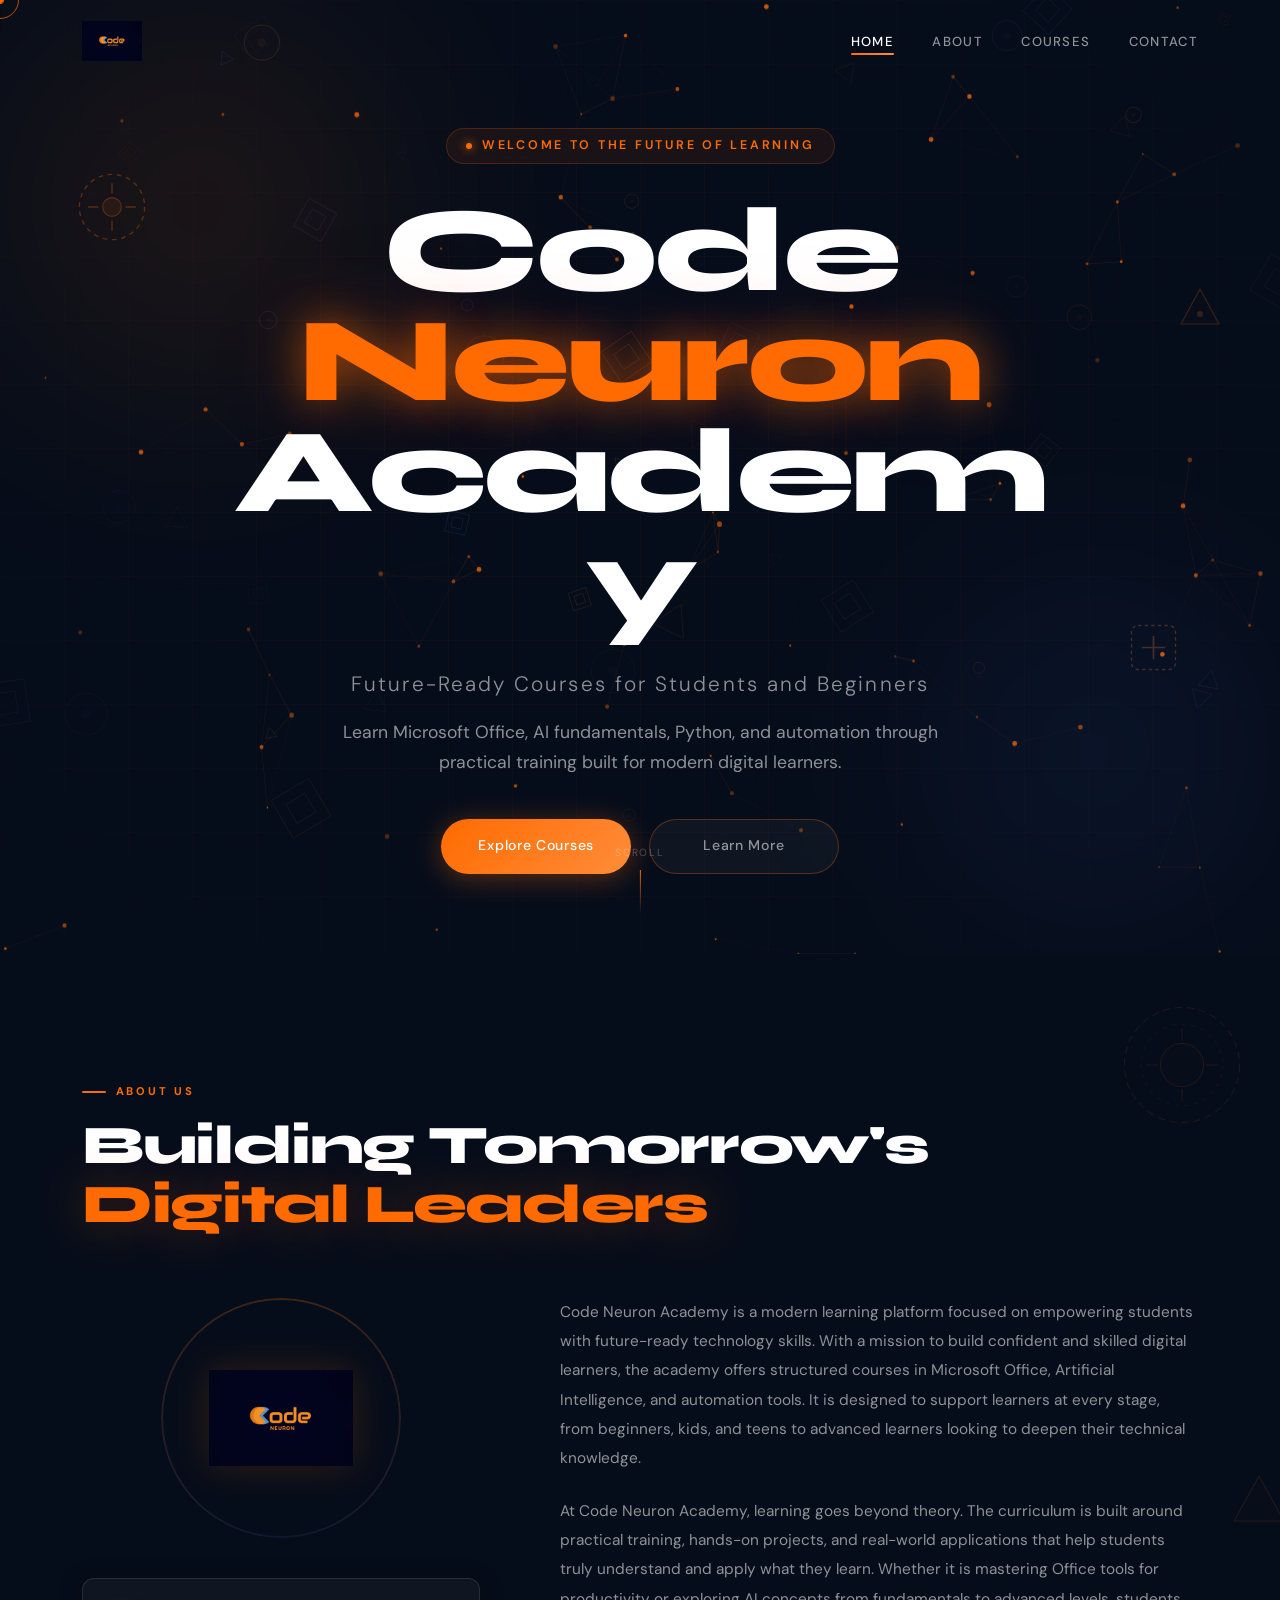
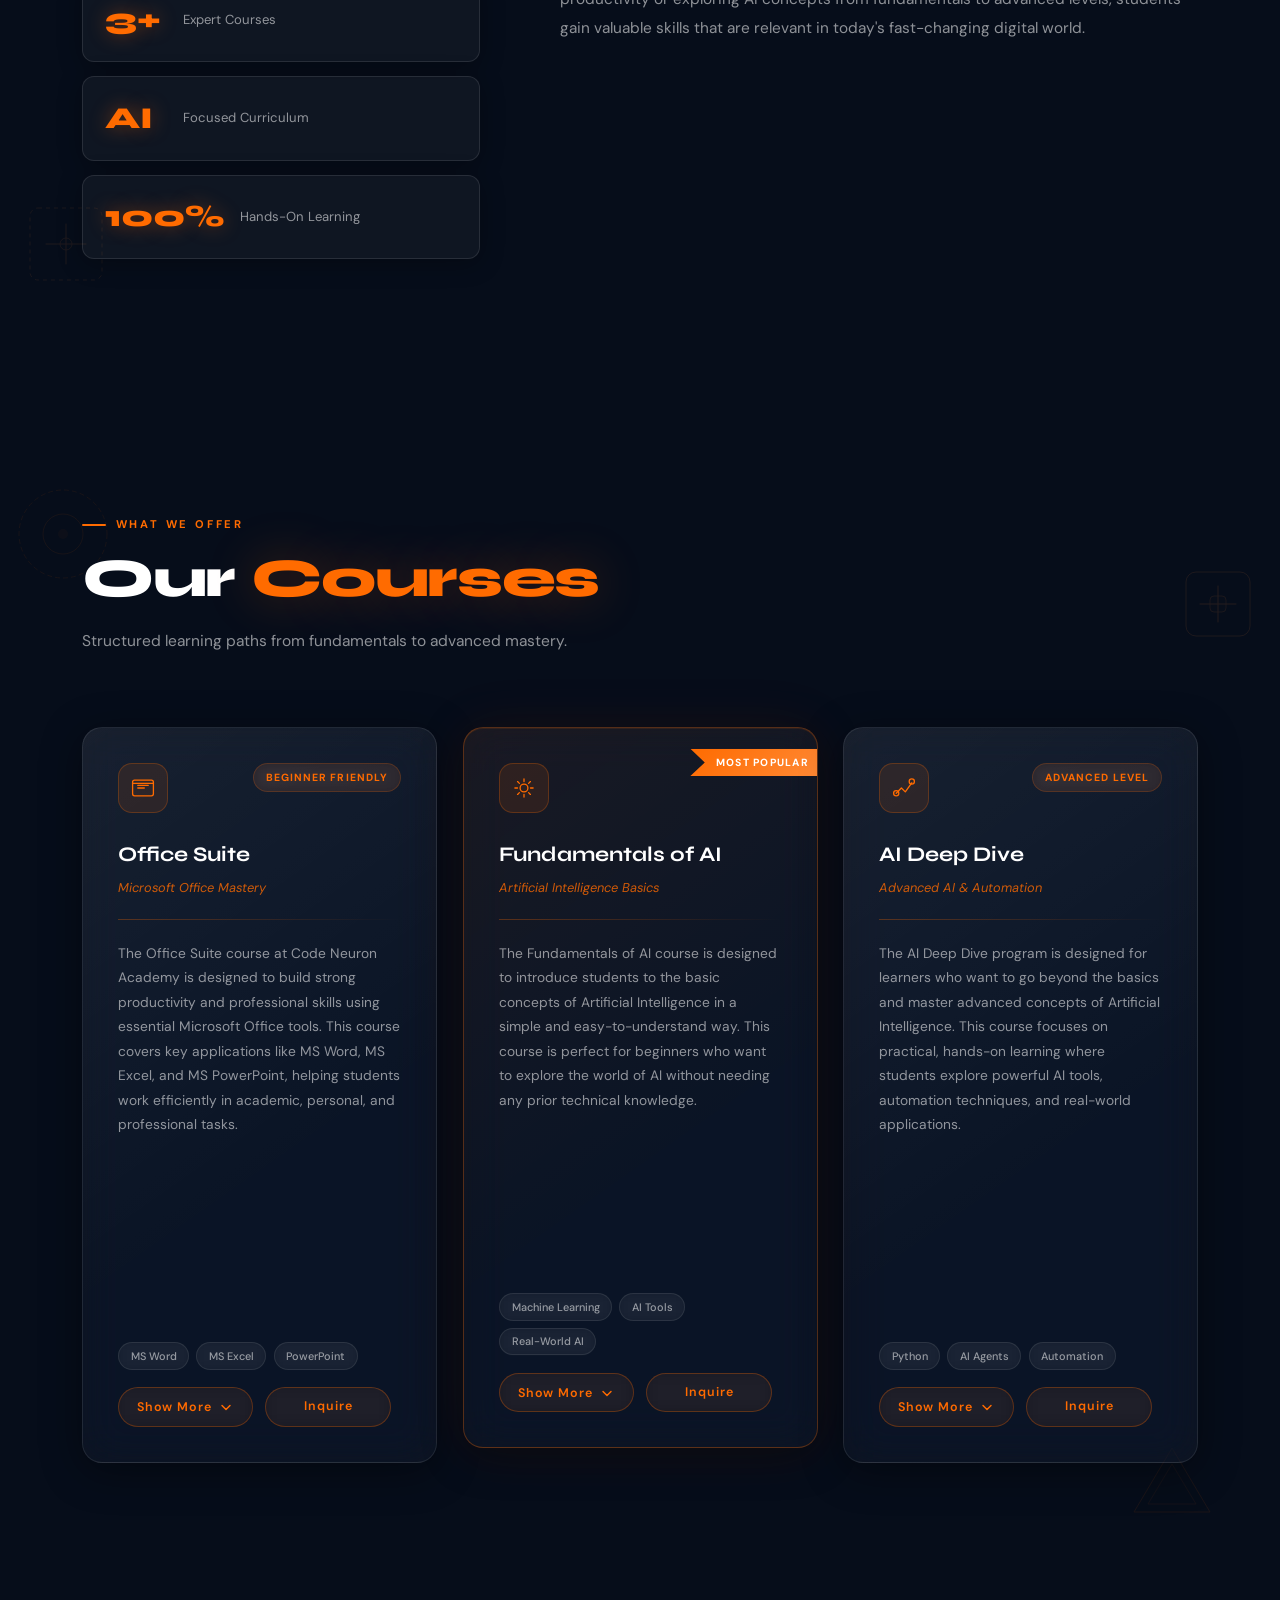
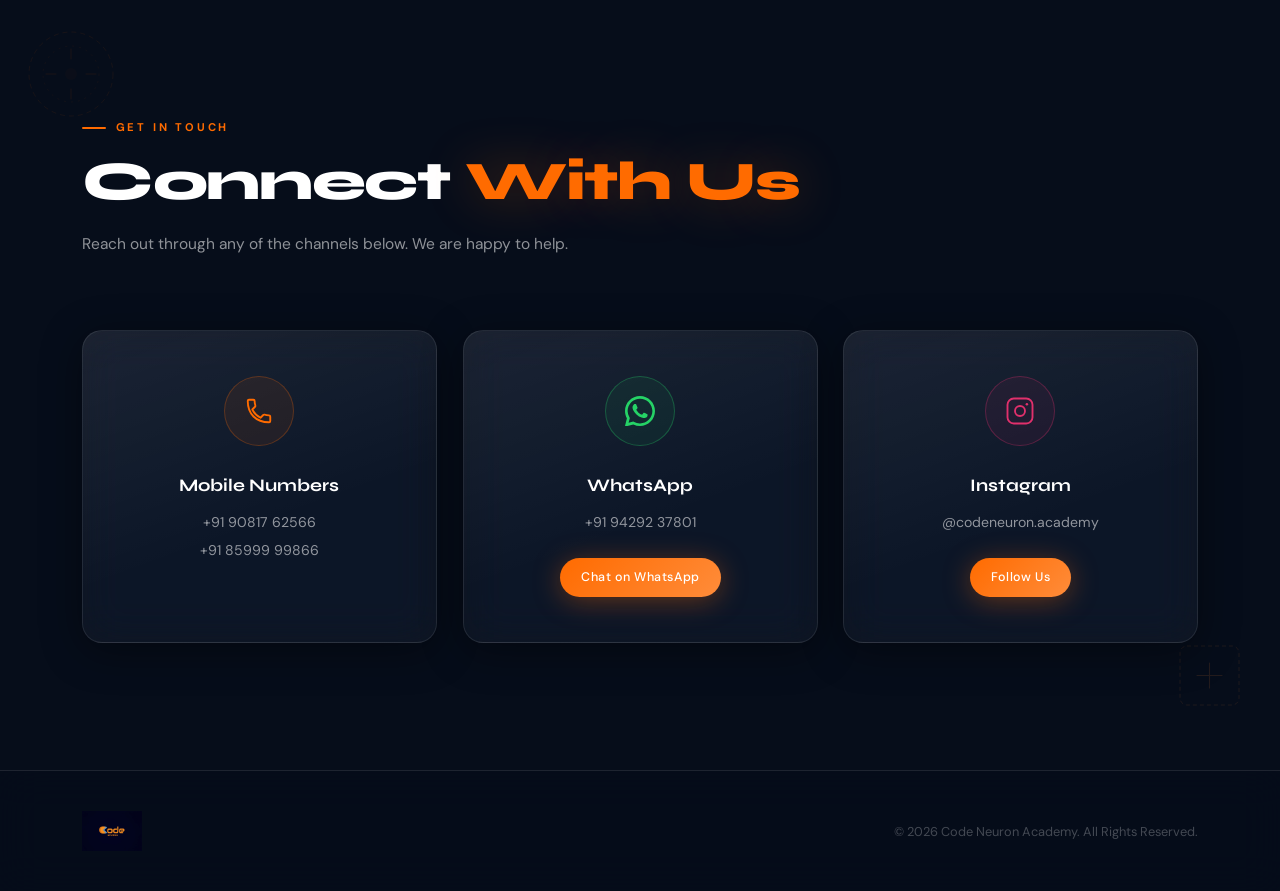
==== commit f6ca3312: "Add Google site verification tag" ====
--- a/public/index.html
+++ b/public/index.html
@@ -5,6 +5,7 @@
     <meta charset="UTF-8" />
     <meta http-equiv="X-UA-Compatible" content="IE=edge" />
     <meta name="viewport" content="width=device-width, initial-scale=1.0, viewport-fit=cover" />
+    <meta name="google-site-verification" content="xxxxx" />
     <title>Code Neuron Academy | AI, Office, and Automation Courses</title>
     <meta name="description"
         content="Code Neuron Academy offers hands-on Microsoft Office, AI, Python, and automation courses for students, beginners, and future-ready learners." />
--- a/public/style.css
+++ b/public/style.css
@@ -292,7 +292,11 @@
   letter-spacing:-.03em;
   margin-bottom:1.8rem;
 }
-.title-line{display:block}
+.title-line{
+  display:block;
+  max-width:100%;
+  overflow-wrap:anywhere;
+}
 .title-line.accent{
   color:var(--accent);
   text-shadow:
@@ -994,7 +998,12 @@
     min-height:auto;
     padding:calc(7.5rem + env(safe-area-inset-top)) 1.5rem 4rem;
   }
-  .hero-title{font-size:clamp(3rem,14vw,5rem)}
+  .hero-title{
+    font-size:clamp(2.9rem,13vw,5rem);
+    line-height:.95;
+    letter-spacing:-.025em;
+  }
+  .hero-title .title-line:last-child{font-size:.88em}
   .hero-tagline{letter-spacing:.06em}
   .hero-description{margin-bottom:2.2rem}
   .hero-scroll-hint,.hero .ai-float{display:none}
@@ -1029,7 +1038,12 @@
     padding:.35rem .9rem;
     margin-bottom:1.25rem;
   }
-  .hero-title{font-size:clamp(2.7rem,15vw,4.2rem)}
+  .hero-title{
+    font-size:clamp(2.15rem,13vw,3.7rem);
+    line-height:1;
+    margin-bottom:1.35rem;
+  }
+  .hero-title .title-line:last-child{font-size:.84em}
   .hero-actions{flex-direction:column;align-items:stretch}
   .hero-description{font-size:.95rem}
   .about-orb{width:180px;height:180px;padding:1rem}
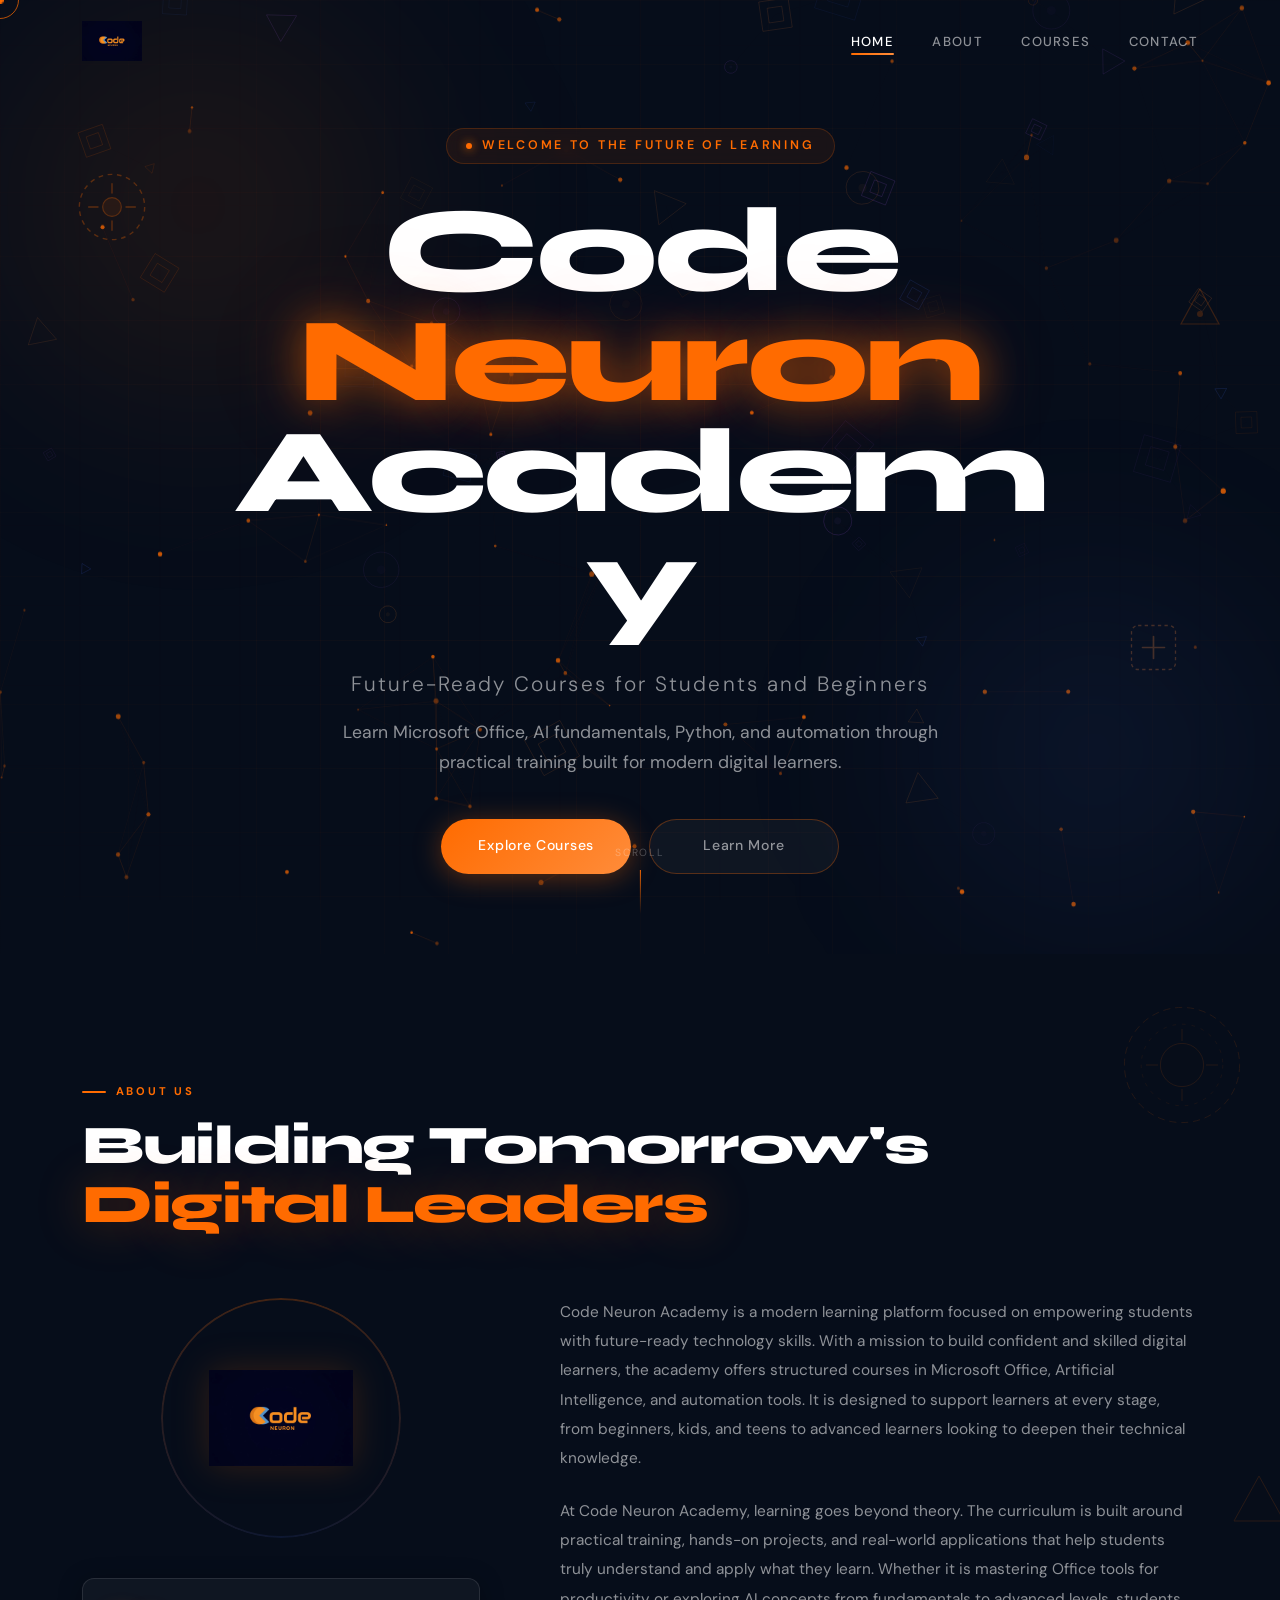
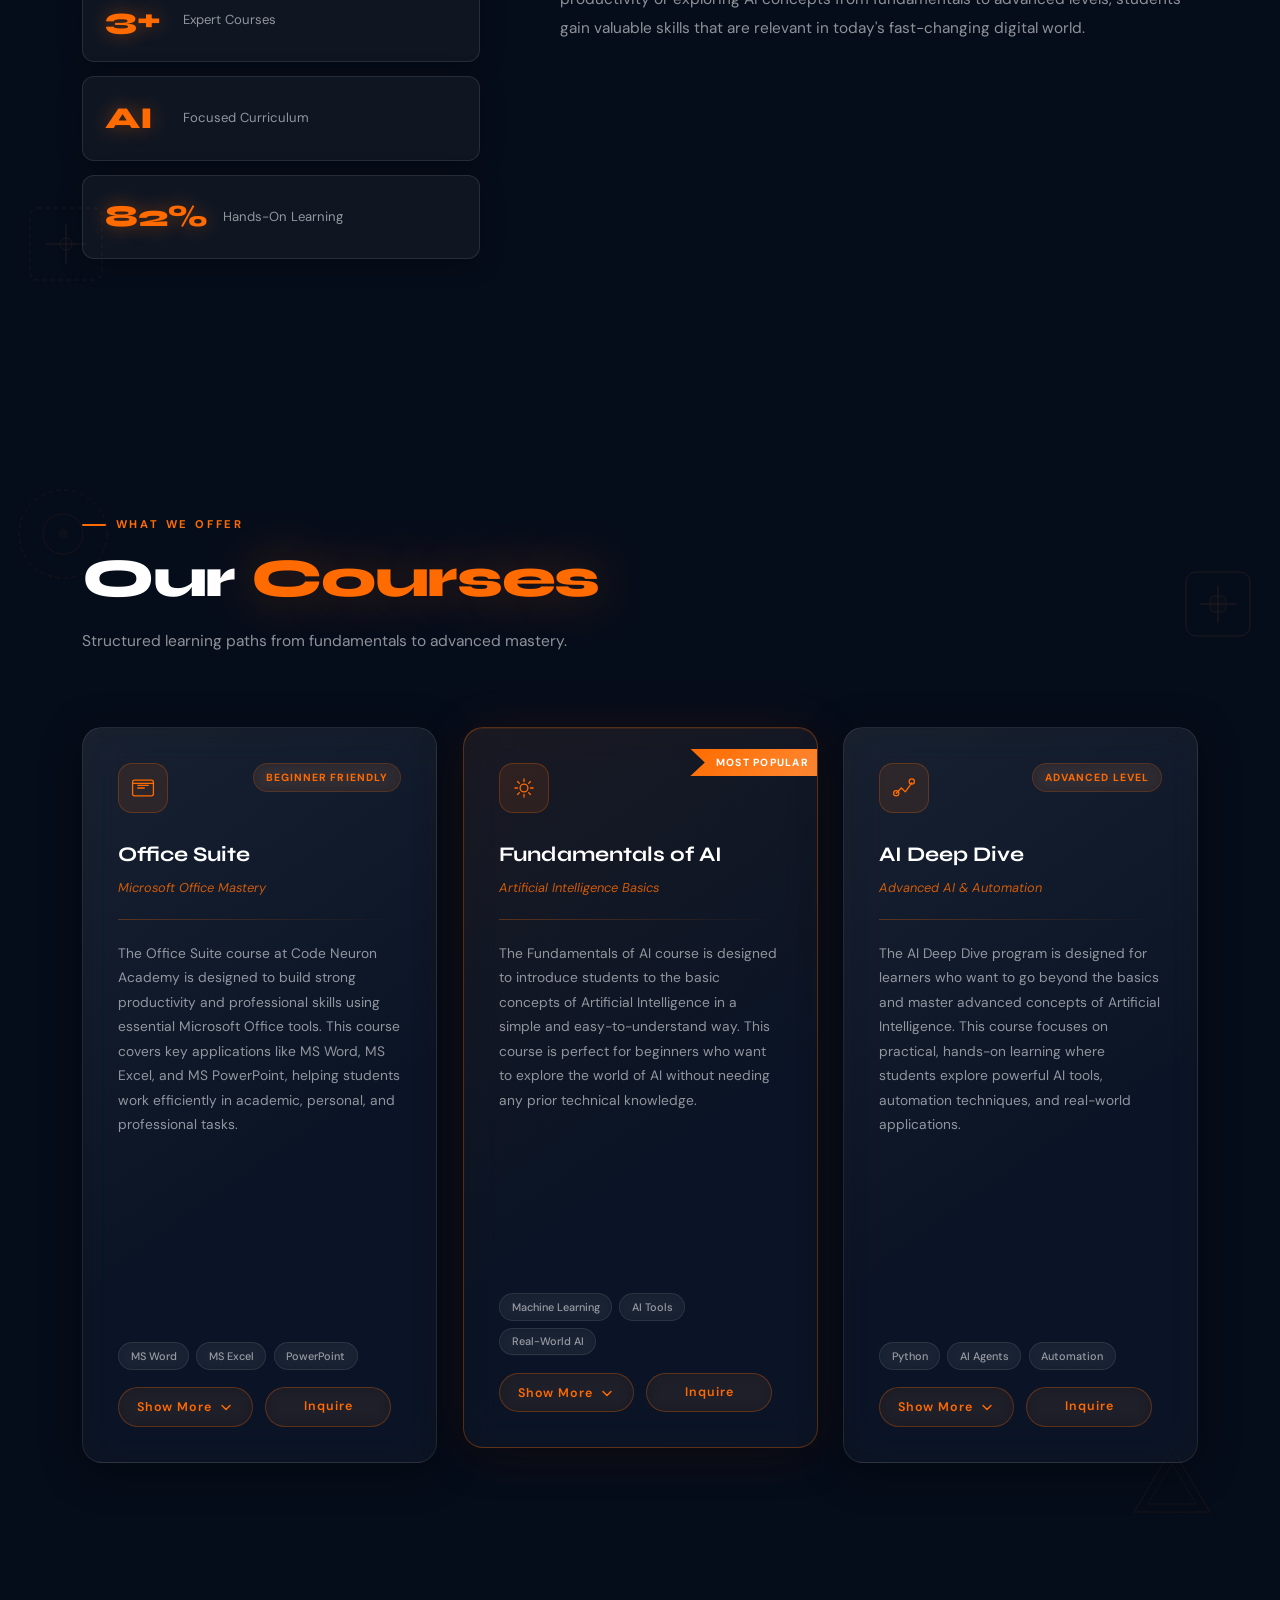
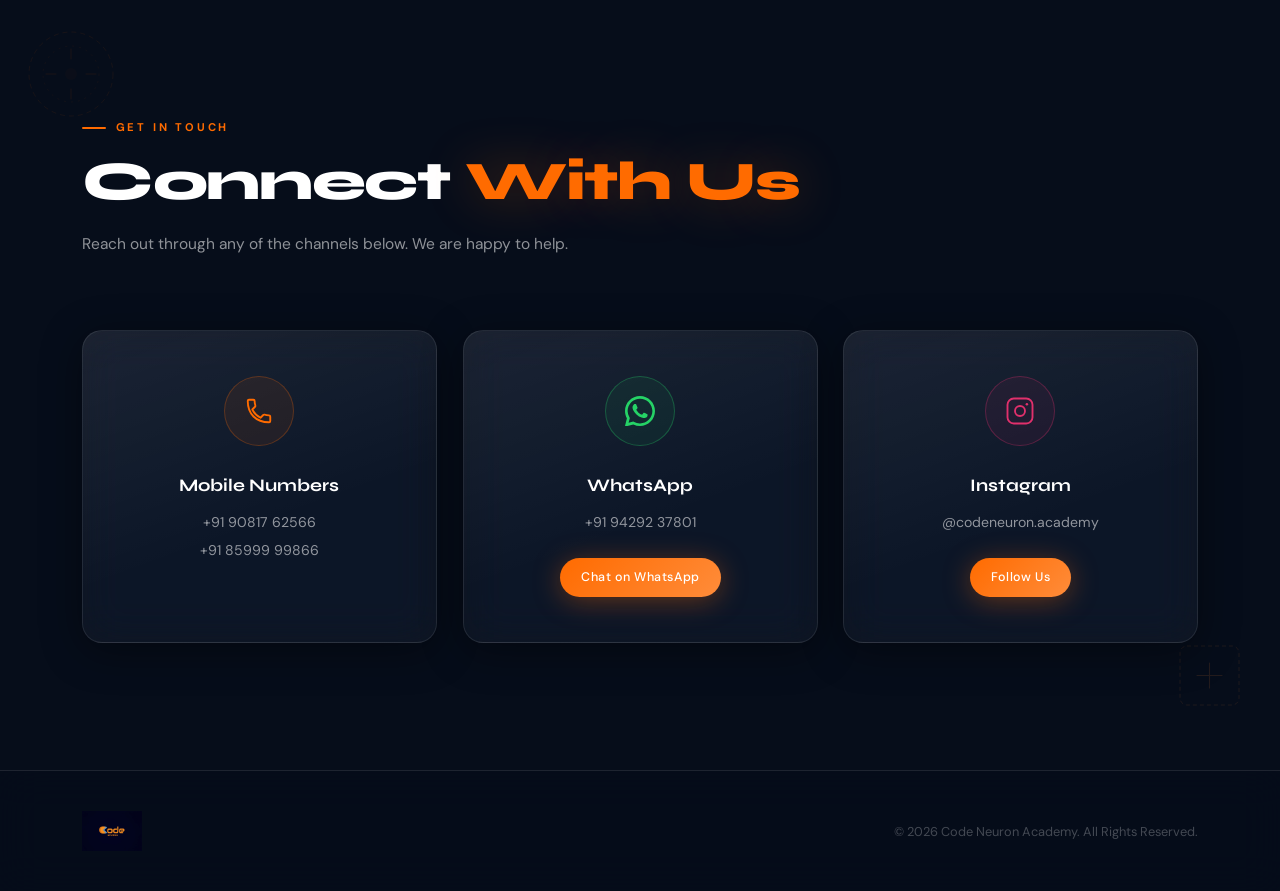
==== commit 6b3e0a6c: "update_tracking" ====
--- a/public/index.html
+++ b/public/index.html
@@ -5,7 +5,16 @@
     <meta charset="UTF-8" />
     <meta http-equiv="X-UA-Compatible" content="IE=edge" />
     <meta name="viewport" content="width=device-width, initial-scale=1.0, viewport-fit=cover" />
-    <meta name="google-site-verification" content="xxxxx" />
+    <meta name="google-site-verification" content="4-2jQBQSi1g_MQgFED-yKY7Lzt5AZaRdURfRENmEucI" />
+    <!-- Google tag (gtag.js) -->
+    <script async src="https://www.googletagmanager.com/gtag/js?id=G-TTERX1D4BP"></script>
+    <script>
+        window.dataLayer = window.dataLayer || [];
+        function gtag() { dataLayer.push(arguments); }
+        gtag('js', new Date());
+
+        gtag('config', 'G-TTERX1D4BP');
+    </script>
     <title>Code Neuron Academy | AI, Office, and Automation Courses</title>
     <meta name="description"
         content="Code Neuron Academy offers hands-on Microsoft Office, AI, Python, and automation courses for students, beginners, and future-ready learners." />
